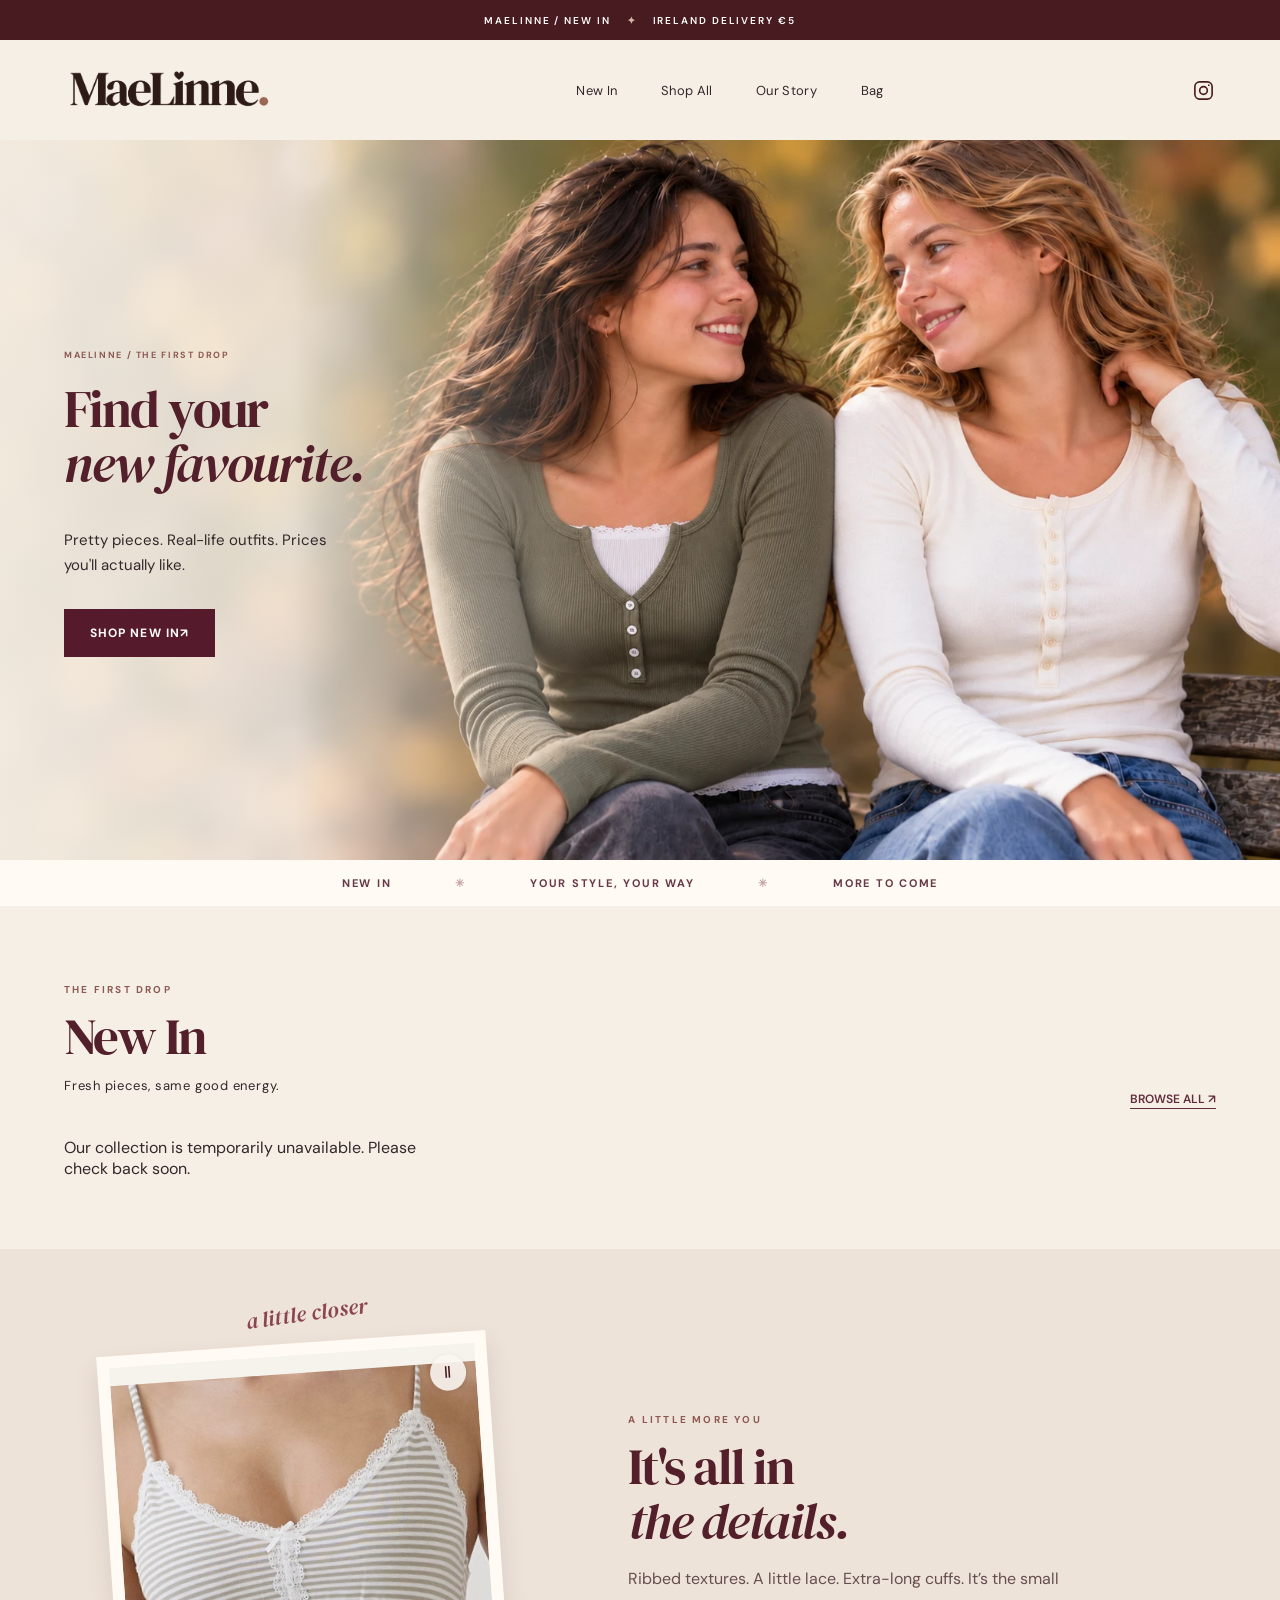
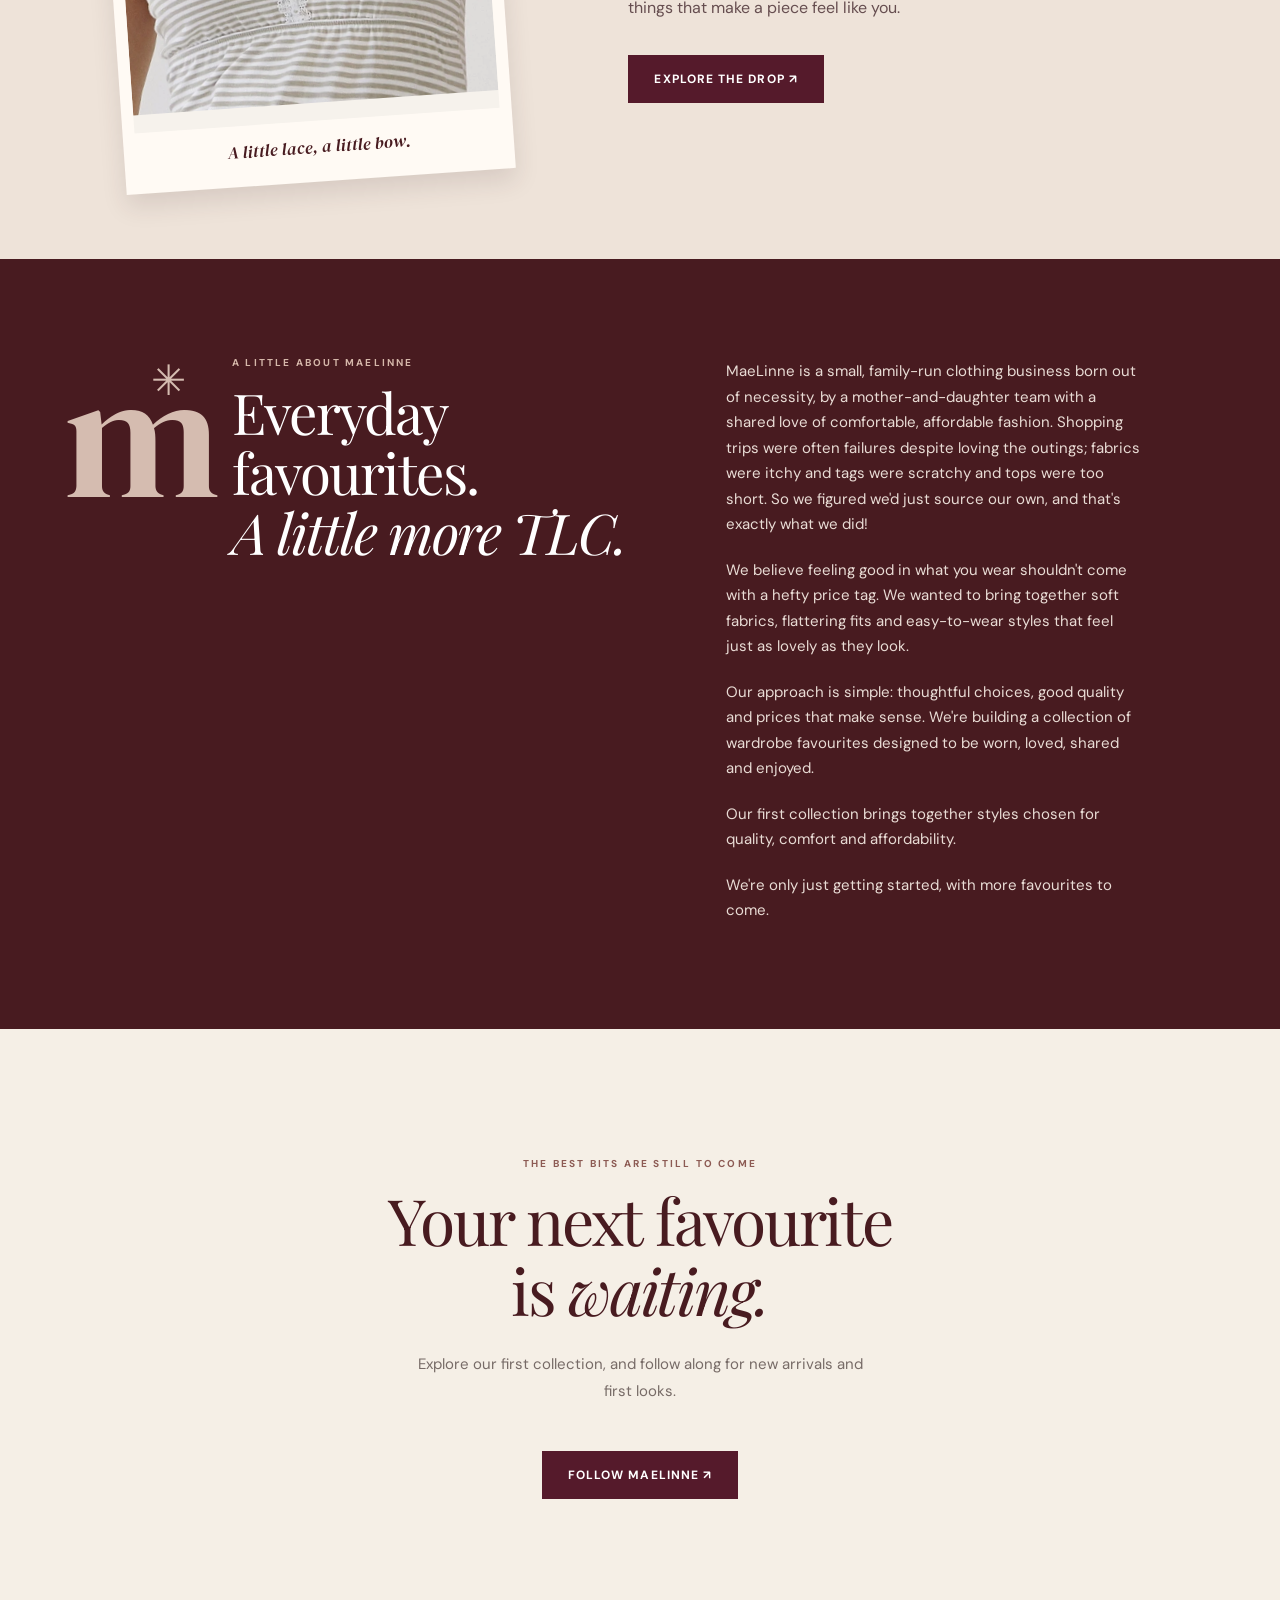
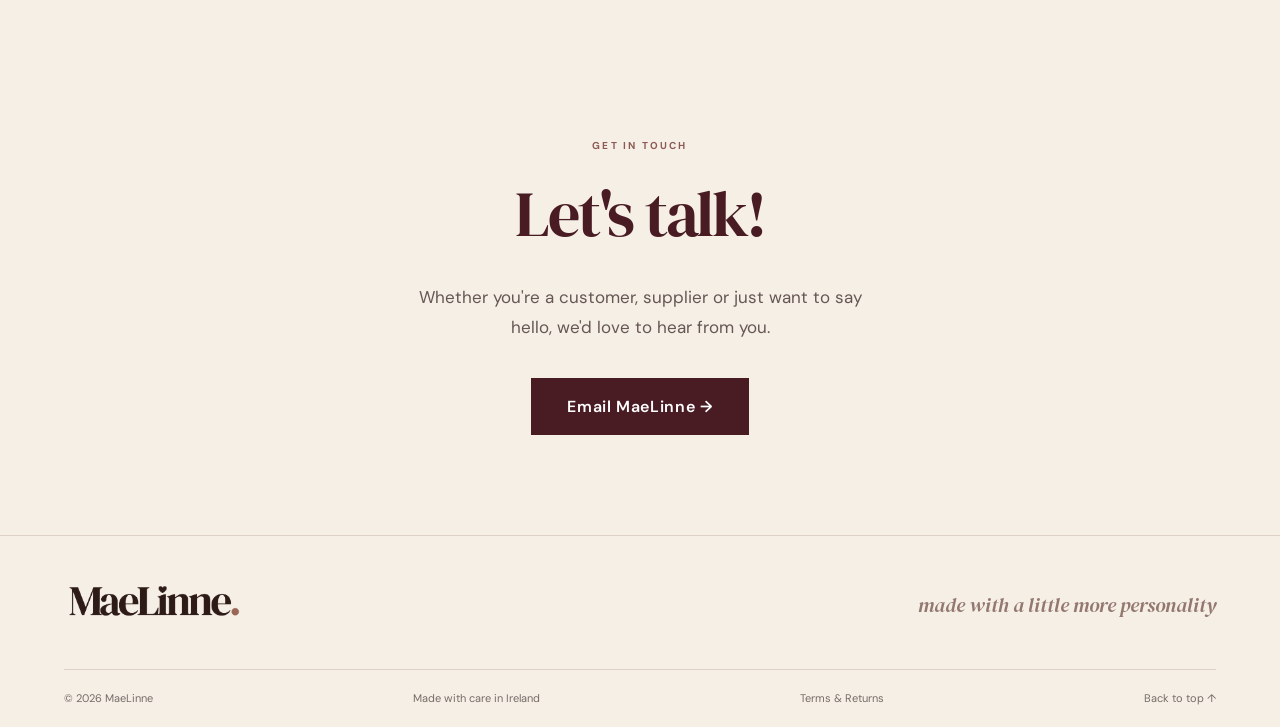
==== index.html @ bb272d39 "Publish MaeLinne terms and statutory returns policy with storefront and pre-checkout links" ====
<!doctype html>
<html lang="en">
<head>
  <meta charset="utf-8">
  <meta name="viewport" content="width=device-width,initial-scale=1">
  <meta name="theme-color" content="#f5efe6">
  <meta name="description" content="MaeLinne — Y2K-inspired everyday favourites with a little more personality.">
  <title>MaeLinne — Find your new favourite</title>
  <link rel="stylesheet" href="/styles.css?v=details-20261022-2">
<link rel="stylesheet" href="/commerce.css?v=basket-quantity-20261021"></head>
<body>
  <a class="skip-link" href="#main">Skip to content</a>
  <div class="announcement"><span>MAELINNE / NEW IN</span><span class="announcement-dot">✦</span><span>IRELAND DELIVERY €5</span></div>
  <header class="site-header" id="top">
<a href="#top" class="wordmark" aria-label="MaeLinne home">
  <img src="maelinne-logo.png" alt="MaeLinne" style="display:block; width:210px; max-width:100%; height:auto;">
</a>    <nav class="desktop-nav" aria-label="Main navigation"><a href="/shop.html">New In</a><a href="/shop.html">Shop All</a><a href="#story">Our Story</a></nav>
    <div class="header-actions"><a class="action-link social" href="https://www.instagram.com/maelinnestore/" target="_blank" rel="noopener noreferrer" aria-label="MaeLinne Instagram"><svg viewBox="0 0 24 24" aria-hidden="true"><rect x="3" y="3" width="18" height="18" rx="5"/><circle cx="12" cy="12" r="4"/><circle cx="17.5" cy="6.5" r=".9" fill="currentColor" stroke="none"/></svg></a><button type="button" class="menu-toggle" aria-label="Open menu" aria-expanded="false" aria-controls="mobile-nav"><span></span><span></span></button></div>
    <nav id="mobile-nav" class="mobile-nav" aria-label="Mobile navigation" hidden><a href="/shop.html">New In</a><a href="/shop.html">Shop All</a><a href="#story">Our Story</a></nav>
  </header>
  <main id="main">
    <section class="autumn-hero" aria-labelledby="hero-title">
      <img class="autumn-hero-image" src="/assets/maelinne-autumn-hero-v6.webp" alt="Two friends wearing olive and ivory Henley tops, sitting together against a softly blurred autumn backdrop" fetchpriority="high" width="1672" height="941">
      <div class="editorial-copy autumn-hero-copy"><p class="eyebrow">MAELINNE / THE FIRST DROP</p><h1 id="hero-title">Find your<br><em>new favourite.</em></h1><p>Pretty pieces. Real-life outfits. Prices you'll actually like.</p><a class="editorial-cta" href="/shop.html">SHOP NEW IN <span aria-hidden="true">↗</span></a></div>
    </section>
    <div class="editorial-strip"><span>NEW IN</span><span aria-hidden="true">✳</span><span>YOUR STYLE, YOUR WAY</span><span aria-hidden="true">✳</span><span>MORE TO COME</span></div>
    <section class="editorial-products section-wrap" id="collection" aria-labelledby="collection-title">
      <div class="editorial-section-head"><div><p class="eyebrow">THE FIRST DROP</p><h2 id="collection-title">New In</h2><p>Fresh pieces, same good energy.</p></div><a href="/shop.html">BROWSE ALL ↗</a></div>
      <div class="editorial-product-grid" id="home-real-products" aria-live="polite"><p class="catalogue-message">Loading the collection…</p></div>
    </section>
    <section class="editorial-feature section-wrap" id="shop" aria-labelledby="feature-title">
      <div class="feature-scrapbook"><span class="scribble">a little closer</span>
        <div class="detail-gallery" role="region" aria-roledescription="carousel" aria-label="Clothing details">
          <figure class="feature-polaroid detail-polaroid">
            <div class="detail-gallery-window"><img id="feature-detail-image" src="/assets/details/lace-cami.webp" alt="White lace edging, a small bow and fine stripes on the Bobbie cami" loading="lazy" width="750" height="678"></div>
            <figcaption id="detail-caption">A little lace, a little bow.</figcaption>
            <button type="button" id="detail-pause" class="detail-gallery-pause" aria-label="Pause detail slideshow" title="Pause slideshow"><span aria-hidden="true">Ⅱ</span></button>
          </figure>

        </div>
      </div>
      <div class="feature-words"><p class="eyebrow">A LITTLE MORE YOU</p><h2 id="feature-title">It's all in<br><em>the details.</em></h2><p>Ribbed textures. A little lace. Extra-long cuffs. It’s the small things that make a piece feel like you.</p><a class="editorial-cta" href="/shop.html">EXPLORE THE DROP ↗</a></div>
    </section>
    
<section class="story-band" id="story" aria-labelledby="story-title">
  <div class="story-inner">
    <div class="story-symbol" aria-hidden="true">m<span>✳</span></div>

    <div>
      <p class="eyebrow">A LITTLE ABOUT MAELINNE</p>
      <h2 id="story-title">Everyday favourites.<br><em>A little more TLC.</em></h2>
    </div>

    <div class="story-copy">
      <p>MaeLinne is a small, family-run clothing business born out of necessity, by a mother-and-daughter team with a shared love of comfortable, affordable fashion. Shopping trips were often failures despite loving the outings; fabrics were itchy and tags were scratchy and tops were too short. So we figured we'd just source our own, and that's exactly what we did!</p>

      
      <p>We believe feeling good in what you wear shouldn't come with a hefty price tag. We wanted to bring together soft fabrics, flattering fits and easy-to-wear styles that feel just as lovely as they look.</p>

    
      <p>Our approach is simple: thoughtful choices, good quality and prices that make sense. We're building a collection of wardrobe favourites designed to be worn, loved, shared and enjoyed.</p>

      <p>Our first collection brings together styles chosen for quality, comfort and affordability.</p>

      <p>We're only just getting started, with more favourites to come.</p>
    </div>
  </div>
</section>

    <section class="join section-wrap" id="join" aria-labelledby="join-title"><p class="eyebrow">THE BEST BITS ARE STILL TO COME</p><h2 id="join-title">Your next favourite<br>is <em>waiting.</em></h2><p>Explore our first collection, and follow along for new arrivals and first looks.</p><a class="editorial-cta" href="https://www.instagram.com/maelinnestore/" target="_blank" rel="noopener noreferrer">FOLLOW MAELINNE ↗</a></section>
 
<section id="contact" class="contact-section">
  <p class="eyebrow">GET IN TOUCH</p>
  <h2>Let's talk!</h2>
  <p>
    Whether you're a customer, supplier or just want
    to say hello, we'd love to hear from you.
  </p>
  <a class="contact-button"
     href="mailto:maelinnestore@gmail.com?subject=MaeLinne%20Enquiry">
    Email MaeLinne &rarr;
  </a>
</section>

  </main>
  <footer class="footer"><div class="footer-top"><a class="wordmark" href="#top"><img src="/maelinne-logo.png" alt="MaeLinne" style="width:180px;max-width:100%;height:auto"></a><p>made with a little more personality</p></div><div class="footer-bottom"><span>© <span id="year"></span> MaeLinne</span><span>Made with care in Ireland</span><a href="/terms.html">Terms &amp; Returns</a><a href="#top">Back to top ↑</a></div></footer>
  <script src="/script.js?v=details-20261022-2" defer></script>
<script src="/commerce.js?v=basket-quantity-20261021" defer></script></body>
</html>
---- styles.css ----
@import url('https://fonts.googleapis.com/css2?family=DM+Sans:wght@400;500;600;700&family=DM+Serif+Display:ital@0;1&family=Playfair+Display:ital,wght@0,400;0,500;1,400;1,500&display=swap');
:root{--cream:#f5efe6;--cream-deep:#ebe0d2;--paper:#fbf8f3;--burgundy:#481b20;--ink:#34272a;--muted:#776b67;--line:#dfd3c7}
*{box-sizing:border-box}html{scroll-behavior:smooth}body{margin:0;background:var(--cream);color:var(--ink);font-family:'DM Sans',Arial,sans-serif;-webkit-font-smoothing:antialiased}button,a{font:inherit}a{color:inherit;text-decoration:none}a:focus-visible,button:focus-visible{outline:3px solid #bc876e;outline-offset:4px}.skip-link{position:absolute;top:-70px;left:10px;z-index:50;background:white;padding:10px}.skip-link:focus{top:10px}.announcement{background:var(--burgundy);color:#fff;min-height:40px;display:flex;justify-content:center;gap:16px;align-items:center;font-size:10px;letter-spacing:.19em;font-weight:600}.announcement a{text-decoration:underline;text-underline-offset:4px}.announcement-dot{color:#d6b6aa}.site-header{position:relative;z-index:2;height:100px;display:flex;align-items:center;justify-content:space-between;gap:20px;padding:0 clamp(24px,5vw,100px);background:var(--cream)}.wordmark{font:normal clamp(40px,4.3vw,63px)/1 'DM Serif Display',Georgia,serif;letter-spacing:-.055em;white-space:nowrap}.wordmark-dot{color:#a67c6a}.desktop-nav{display:flex;gap:clamp(28px,3.4vw,60px);align-items:center;font-size:13px;letter-spacing:.025em}.desktop-nav a:hover,.footer a:hover{color:#a16759}.header-actions{min-width:180px;display:flex;justify-content:flex-end}.header-note{font:italic 17px 'DM Serif Display',Georgia,serif;color:#84665e}.menu-toggle{display:none}.hero{isolation:isolate;position:relative;min-height:clamp(480px,37vw,680px);overflow:hidden;display:flex;align-items:center;background:#e7dace}.hero-image{position:absolute;z-index:-2;inset:0;width:100%;height:100%;object-fit:cover;object-position:center}.hero-shade{position:absolute;z-index:-1;inset:0;background:linear-gradient(90deg,rgba(245,239,230,.28) 0%,rgba(245,239,230,.08) 39%,transparent 65%)}.hero-content{width:min(46%,650px);margin-left:clamp(32px,6.6vw,128px);padding:46px 0 65px}.eyebrow{font-weight:700;font-size:10px;letter-spacing:.22em;line-height:1.8;text-transform:uppercase;color:#8c5a53}.hero h1,h2{font-family:'Playfair Display','DM Serif Display',Georgia,serif;font-weight:400;letter-spacing:-.035em}.hero h1{font-size:clamp(46px,5.3vw,93px);line-height:1.06;margin:24px 0;color:var(--burgundy)}h1 em,h2 em{font-weight:400}.hero-lead{font-size:clamp(15px,1.25vw,19px);line-height:1.6;max-width:365px;color:#543e3b;margin:0 0 32px}.button{display:inline-flex;align-items:center;justify-content:space-between;min-width:224px;padding:18px 22px;font-size:12px;font-weight:700;letter-spacing:.04em;transition:transform .2s,background .2s}.button:hover{transform:translateY(-2px)}.button-dark{background:var(--burgundy);color:#fff}.button-dark:hover{background:#64272d}.button span{font-size:17px}.hero-side-note{position:absolute;bottom:26px;right:4.5vw;color:#fff;font:italic 16px 'DM Serif Display',Georgia,serif;text-shadow:0 1px 8px #4436}.values-line{padding:21px 24px;border-bottom:1px solid var(--line);display:flex;justify-content:center;align-items:center;gap:clamp(17px,4vw,80px);font-size:11px;text-transform:uppercase;letter-spacing:.14em;color:#7b645e}.values-line span:nth-child(even){font-size:16px;color:#a77f73}.section-wrap{max-width:1490px;margin:auto;padding-left:clamp(24px,5vw,78px);padding-right:clamp(24px,5vw,78px)}.collection{padding-top:102px;padding-bottom:98px}.section-head{display:flex;align-items:end;justify-content:space-between;gap:20px;margin-bottom:35px}.section-head h2{font-size:clamp(43px,4.2vw,68px);line-height:1.05;margin:10px 0 0;color:var(--burgundy)}.section-head>p{color:var(--muted);font-size:14px;max-width:230px;line-height:1.6;margin:0 0 6px}.collection-grid{display:grid;grid-template-columns:repeat(3,minmax(0,1fr));gap:28px}.product-image-wrap,.coming-visual{aspect-ratio:4/4.6;position:relative;overflow:hidden;background:#eee3d8}.product-image-wrap img{display:block;width:100%;height:100%;object-fit:cover;transition:transform .5s}.product-card:hover img{transform:scale(1.025)}.chip{position:absolute;top:19px;left:19px;background:rgba(250,246,240,.92);padding:8px 11px;font-size:10px;font-weight:700;letter-spacing:.08em;text-transform:uppercase}.product-meta{padding:20px 2px}.product-meta h3{font:normal 23px 'DM Serif Display',Georgia,serif;margin:0 0 8px}.product-meta p{font-size:13px;color:var(--muted);margin:0}.coming-visual{display:flex;align-items:center;justify-content:center;flex-direction:column;background:radial-gradient(circle at 70% 25%,#f6e9d9,transparent 52%),#e4d4c4;color:var(--burgundy)}.flower-mark{font-size:70px;color:#a98071;font-weight:400;line-height:1}.coming-script{font:italic clamp(34px,3.2vw,58px)/1.12 'DM Serif Display',Georgia,serif;text-align:center;margin:20px 0}.coming-small{font-size:10px;letter-spacing:.25em;font-weight:700;margin-top:24px}.preview-disclaimer{max-width:780px;margin:22px auto 0;color:#806f69;text-align:center;font-size:11px;line-height:1.7}.story-band{background:var(--burgundy);color:#fff}.story-inner{max-width:1480px;margin:auto;min-height:380px;padding:74px clamp(24px,5vw,78px);display:grid;grid-template-columns:.55fr 1.2fr 1.1fr;align-items:center;gap:60px}.story-symbol{font:normal 180px/1 'DM Serif Display',Georgia,serif;letter-spacing:-.1em;color:#d5bcb0;position:relative}.story-symbol span{font:normal 42px Arial;position:absolute;top:12px;right:16px}.story-band .eyebrow{color:#d6b8aa}.story-band h2{font-size:clamp(42px,4.4vw,67px);line-height:1.06;margin:10px 0}.story-copy{font-size:15px;line-height:1.85;color:#e9dcd5;max-width:415px}.story-copy p+p{margin-top:18px}.join{text-align:center;padding-top:116px;padding-bottom:128px}.join h2{color:var(--burgundy);font-size:clamp(46px,5vw,78px);line-height:1.1;margin:12px 0 25px}.join>p:not(.eyebrow){max-width:450px;font-size:15px;color:var(--muted);line-height:1.8;margin:0 auto 30px}.coming-pill{display:inline-flex;align-items:center;gap:35px;color:var(--burgundy);border:1px solid #ad8b82;border-radius:60px;padding:16px 25px;letter-spacing:.15em;font-size:11px;font-weight:700}.footer{border-top:1px solid var(--line);padding:35px clamp(24px,5vw,100px) 22px}.footer-top,.footer-bottom{display:flex;justify-content:space-between;gap:25px;align-items:center}.footer-top .wordmark{font-size:43px}.footer-top p{font:italic 20px 'DM Serif Display',Georgia,serif;color:#94786f}.footer-bottom{border-top:1px solid var(--line);margin-top:30px;padding-top:21px;font-size:11px;color:var(--muted)}
@media(max-width:980px){.header-note{display:none}.header-actions{min-width:0}.hero-content{width:53%}.hero h1{font-size:clamp(42px,6vw,72px)}.hero-image{object-position:52% center}.story-inner{gap:30px;grid-template-columns:.25fr 1fr 1fr}.story-symbol{font-size:95px}.story-symbol span{font-size:23px}}
@media(max-width:700px){.announcement{font-size:9px;gap:9px}.site-header{height:76px;padding:0 22px}.wordmark{font-size:45px}.desktop-nav{display:none}.menu-toggle{display:flex;border:0;background:transparent;width:44px;height:44px;flex-direction:column;gap:7px;align-items:center;justify-content:center;cursor:pointer}.menu-toggle span{height:2px;width:23px;background:var(--burgundy)}.mobile-nav{position:absolute;top:76px;left:0;right:0;background:var(--cream);border-top:1px solid var(--line);padding:10px 25px 25px;box-shadow:0 15px 20px #3b2d2d15}.mobile-nav:not([hidden]){display:grid}.mobile-nav a{padding:13px 0;border-bottom:1px solid var(--line)}.hero{display:block;min-height:660px;background:var(--cream)}.hero-image{height:360px;top:auto;bottom:0;object-position:72% center;z-index:-1}.hero-shade{display:none}.hero-content{width:auto;margin:0;padding:34px 25px 15px;min-height:310px}.hero h1{font-size:clamp(48px,11vw,69px);margin:9px 0 14px}.hero-lead{font-size:14px;line-height:1.5;margin-bottom:18px;max-width:300px}.hero .eyebrow{font-size:9px}.button{min-width:210px;padding:15px 20px}.hero-side-note{display:none}.values-line{padding:19px 12px;gap:12px;flex-wrap:wrap;font-size:9px;line-height:1.7}.values-line span:nth-child(4),.values-line span:nth-child(5){display:none}.collection{padding-top:65px;padding-bottom:60px}.section-head{display:block;margin-bottom:25px}.section-head>p{margin-top:16px;max-width:280px}.collection-grid{grid-template-columns:repeat(2,minmax(0,1fr));gap:15px}.product-card:nth-child(3){grid-column:1/-1}.product-card:nth-child(3) .coming-visual{aspect-ratio:2/1.2}.product-image-wrap{aspect-ratio:4/5}.product-meta h3{font-size:19px}.product-meta p{font-size:12px;line-height:1.5}.chip{top:10px;left:10px;font-size:9px;padding:6px 8px}.story-inner{padding:66px 25px;grid-template-columns:1fr;gap:16px}.story-symbol{display:none}.story-band h2{font-size:58px}.story-copy{font-size:14px}.join{padding-top:80px;padding-bottom:92px}.join h2{font-size:55px}.footer{padding:25px}.footer-top{display:block}.footer-top p{font-size:17px;margin-top:18px}.footer-bottom{flex-wrap:wrap;gap:15px}.footer-bottom span:nth-child(2){display:none}}
@media(prefers-reduced-motion:reduce){html{scroll-behavior:auto}*,*:before,*:after{transition:none!important}}

/* Updated storefront and interactive preview */
.header-actions{min-width:0;align-items:center;gap:16px}.action-link{display:inline-flex;align-items:center;gap:7px;color:var(--burgundy);border:0;background:none;padding:8px 0;cursor:pointer;white-space:nowrap;font-size:12px}.action-link svg{width:23px;height:23px;fill:none;stroke:currentColor;stroke-width:1.7;stroke-linecap:round;stroke-linejoin:round}.action-link:hover,.view-link:hover{color:#a16759}.count{background:var(--burgundy);color:white;min-width:17px;min-height:17px;border-radius:50%;display:grid;place-items:center;font-size:10px}.count[hidden]{display:none}.hero-side-note{display:none}.section-head>p{display:none}.shop-section{padding-top:35px;padding-bottom:88px}.shop-note{font-size:12px;color:var(--muted);line-height:1.6;margin:-8px 0 24px}.shop-grid{display:grid;grid-template-columns:repeat(3,minmax(0,1fr));gap:28px}.shop-photo{position:relative;aspect-ratio:1/1.05;overflow:hidden;background:#eee0d3}.shop-photo img{width:100%;height:100%;object-fit:cover;display:block}.heart{position:absolute;right:14px;top:14px;font-size:29px;line-height:1;border:none;background:#fbf8f3ee;color:var(--burgundy);width:41px;height:41px;cursor:pointer;border-radius:50%}.heart[aria-pressed=true]{background:var(--burgundy);color:white}.shop-info{padding:17px 1px}.shop-info h3{font:normal 23px 'DM Serif Display',Georgia,serif;margin:0 0 7px}.price{display:block;font-size:15px;margin-bottom:13px}.shop-actions{display:flex;justify-content:space-between;gap:10px;flex-wrap:wrap}.view-link,.bag-button{background:none;border:0;padding:8px 0;cursor:pointer;font-size:13px;color:var(--burgundy);text-decoration:underline;text-underline-offset:5px}.bag-button{font-weight:600;text-decoration:none}.favourites-section{padding-top:40px;padding-bottom:75px;border-top:1px solid var(--line)}.favourites-section .section-head{margin-bottom:15px}.saved-list{font-size:14px;color:var(--muted);min-height:30px}.saved-list a{display:inline-block;margin:7px 15px 7px 0;text-decoration:underline;text-underline-offset:4px;color:var(--burgundy)}.store-dialog{border:1px solid var(--line);background:var(--paper);color:var(--ink);padding:32px;width:min(92vw,590px);max-height:85vh;box-shadow:0 22px 80px #26151555}.store-dialog::backdrop{background:#26151599}.store-dialog h2{font-size:39px;color:var(--burgundy);margin:10px 0 18px}.close-dialog{position:absolute;top:10px;right:14px;background:none;border:0;font-size:31px;cursor:pointer;color:var(--burgundy)}.detail-layout{display:grid;grid-template-columns:42% 1fr;gap:24px;align-items:start}.detail-layout img{width:100%;height:230px;object-fit:cover}.detail-layout p{line-height:1.6}.demo-notice{font-size:12px;color:var(--muted);line-height:1.7;background:var(--cream);padding:12px}.cart-row{display:flex;gap:14px;justify-content:space-between;border-bottom:1px solid var(--line);padding:13px 0;align-items:center}.cart-row button{background:none;border:0;text-decoration:underline;color:var(--burgundy);cursor:pointer}.cart-total{font-size:20px;text-align:right;margin-top:19px}.checkout{margin-top:10px}.checkout:disabled{opacity:.5;cursor:not-allowed}.social{min-width:24px}.footer-top p{white-space:normal;text-align:right}
@media(max-width:1050px){.action-text{display:none}.header-actions{gap:11px}.desktop-nav{gap:15px}}
@media(max-width:700px){.header-actions{margin-left:auto;margin-right:8px;gap:8px}.action-link{padding:5px}.action-link svg{width:20px;height:20px}.social{display:none}.shop-grid{grid-template-columns:repeat(2,minmax(0,1fr));gap:15px}.shop-card:nth-child(3){grid-column:1/-1;max-width:calc(50% - 8px)}.shop-info h3{font-size:18px}.view-link,.bag-button{font-size:12px}.shop-actions{display:block}.shop-actions button{display:block}.detail-layout{grid-template-columns:1fr}.detail-layout img{height:190px}.footer-top p{text-align:left}}
@media(max-width:390px){.wordmark{font-size:37px}.shop-card:nth-child(3){max-width:100%}} 
/* MaeLinne - About Us layout improvements */

@media (min-width: 900px) {
  .story-inner {
    align-items: start;
    grid-template-columns: 120px minmax(0, 1fr) minmax(0, 1.1fr);
    gap: 48px;
    padding-top: 85px;
    padding-bottom: 85px;
  }

  .story-inner > div:nth-child(2) {
    padding-top: 0;
  }}

  .story-copy {
    padding-top: 0;
  }

  .story-copy p {
    margin-bottom: 20px;
    line-height: 1.7;
  }


/* MaeLinne Contact Section */

.contact-section {
  background: #f5efe6;
  text-align: center;
  padding: 100px 24px;
}

.contact-section h2 {
  font-family: 'DM Serif Display', Georgia, serif;
  font-size: clamp(48px, 5vw, 76px);
  font-weight: 400;
  color: #491c24;
  margin: 15px 0 25px;
}

.contact-section > p:not(.eyebrow) {
  max-width: 480px;
  margin: 0 auto 35px;
  font-size: 17px;
  line-height: 1.8;
  color: #665654;
}

.contact-button {
  display: inline-block;
  padding: 18px 36px;
  background: #491c24;
  color: #fff;
  text-decoration: none;
  font-weight: 600;
  letter-spacing: 0.04em;
  transition: background 0.2s ease;
}

.contact-button:hover {
  background: #713740;
}

.contact-button:focus-visible {
  outline: 3px solid #a87871;
  outline-offset: 4px;
}


/* MaeLinne first-drop editorial layout: retains original wordmark */
.editorial-hero{display:grid;grid-template-columns:42% minmax(0,1fr) 19%;background:#efe5da;min-height:490px;overflow:hidden;position:relative}.editorial-image{position:relative;min-height:490px;overflow:hidden}.editorial-image img{height:100%;width:100%;position:absolute;object-fit:cover}.editorial-image:after{content:"";position:absolute;inset:0;background:linear-gradient(90deg,transparent 50%,#efe5da 100%)}.scribble{font:italic 1.35rem "DM Serif Display",Georgia,serif;color:#8b4552;transform:rotate(-8deg);display:inline-block}.hero-scribble{position:absolute;bottom:35px;left:30px;z-index:1;color:#fff;font-size:1.55rem;text-shadow:0 1px 8px #40252a}.editorial-copy{padding:70px 12px 50px 4%;display:flex;flex-direction:column;justify-content:center;align-items:flex-start;position:relative;z-index:1}.editorial-copy h1{font:normal clamp(3rem,5.3vw,6rem)/.96 "DM Serif Display",Georgia,serif;color:#521f2b;letter-spacing:-.035em;margin:10px 0 22px}.editorial-copy h1 em{font-weight:400}.editorial-copy>p:not(.eyebrow){max-width:360px;line-height:1.7;color:#594348;font-size:15px}.editorial-cta{display:inline-flex;align-items:center;justify-content:center;background:#551a2b;color:white;padding:16px 26px;margin-top:16px;font-size:12px;font-weight:700;letter-spacing:.09em}.editorial-cta:hover{background:#73364b;color:white}.editorial-collage{display:flex;align-items:center;justify-content:center;position:relative;padding:32px 12px}.polaroid{transform:rotate(6deg);background:#fffaf3;box-shadow:0 9px 18px #432a3028;padding:10px 10px 22px;max-width:205px}.polaroid img{width:100%;aspect-ratio:3/4;object-fit:cover}.polaroid .scribble{font-size:16px;margin:12px 4px 0}.collage-mark{position:absolute;bottom:46px;left:10px;color:#a0606b;font-size:34px}.editorial-strip{background:#fffaf4;padding:16px;display:flex;flex-wrap:wrap;gap:clamp(15px,5vw,95px);justify-content:center;align-items:center;font-size:11px;font-weight:700;letter-spacing:.16em;color:#673846}.editorial-strip [aria-hidden]{color:#c6a2a3}.editorial-products{padding-top:65px;padding-bottom:70px}.editorial-section-head{display:flex;align-items:end;justify-content:space-between;gap:20px;margin-bottom:30px}.editorial-section-head h2,.feature-words h2{font:normal clamp(2.8rem,4vw,4rem) "DM Serif Display",Georgia,serif;line-height:1.08;color:#521f2b;margin:5px 0}.editorial-section-head h2 span{font-size:.65em}.editorial-section-head p:not(.eyebrow){font-size:13px;letter-spacing:.06em}.editorial-section-head>a{font-size:12px;text-decoration:underline;text-underline-offset:5px;font-weight:600;white-space:nowrap;color:#612c3b}.editorial-product-grid{display:grid;grid-template-columns:repeat(5,minmax(0,1fr));gap:16px}.editorial-product-card img{display:block;width:100%;aspect-ratio:3/4;object-fit:cover;background:#e5d5ce}.editorial-product-card h3{font-size:15px;font-weight:600;margin:12px 0 4px}.editorial-product-card p{margin:0;font-size:14px;color:#613c43}.editorial-product-card a:hover img{filter:brightness(.96)}.editorial-feature{display:grid;grid-template-columns:42% 1fr;gap:7%;align-items:center;background:#eee3d9;padding-top:50px;padding-bottom:55px}.feature-scrapbook{text-align:center}.feature-polaroid{background:#fffaf4;padding:12px 12px 35px;box-shadow:0 12px 25px #432a3020;transform:rotate(-4deg);max-width:360px;margin:15px auto}.feature-polaroid img{width:100%;aspect-ratio:4/3;object-fit:cover;display:block}.feature-words{padding-right:25px}.feature-words p:not(.eyebrow){max-width:440px;line-height:1.8;color:#664e50}.catalogue-message{grid-column:1/-1;padding:40px;text-align:center}
@media(max-width:900px){.editorial-hero{grid-template-columns:45% 55%}.editorial-collage{display:none}.editorial-product-grid{grid-template-columns:repeat(3,minmax(0,1fr))}}@media(max-width:650px){.editorial-hero{display:flex;flex-direction:column;background:#eee1d7}.editorial-image{height:340px;min-height:340px}.editorial-image:after{background:linear-gradient(0deg,#eee1d7,transparent 48%)}.editorial-copy{padding:0 25px 45px;margin-top:-35px}.editorial-copy h1{font-size:clamp(2.75rem,11vw,4.3rem)}.editorial-strip{gap:12px;font-size:9px}.editorial-products{padding-top:40px;padding-bottom:45px}.editorial-product-grid{grid-template-columns:repeat(2,minmax(0,1fr));gap:24px 13px}.editorial-section-head h2{font-size:2.7rem}.editorial-section-head{gap:8px}.editorial-section-head>a{font-size:11px}.editorial-feature{grid-template-columns:1fr;padding:40px 24px}.feature-words{padding:15px 0}.hero-scribble{bottom:65px}.editorial-product-card h3{font-size:13px}.editorial-product-card p{font-size:13px}}

/* First-drop photography and product cards. */
.editorial-hero{grid-template-columns:minmax(0,42fr) minmax(0,39fr) minmax(0,19fr);min-height:580px;background:#e9ded2}
.editorial-image{min-height:580px;background:#d8cec5}
.editorial-image>img{inset:0;object-position:50% 30%}
.editorial-image:after{background:linear-gradient(90deg,transparent 76%,#e9ded2 100%);pointer-events:none}
.editorial-copy{min-width:0;align-self:center;padding:55px 18px 55px 7%}
.editorial-copy h1{font-size:clamp(3rem,5.25vw,6rem)}
.hero-scribble{max-width:210px;bottom:90px;left:30px;font-size:1.6rem;line-height:1.1}
.hero-product-link{position:absolute;z-index:1;bottom:24px;left:24px;right:24px;width:fit-content;max-width:calc(100% - 48px);padding:12px 16px;background:var(--paper);color:var(--burgundy);font-size:11px;line-height:1.5;box-shadow:0 4px 18px #34272a15}
.editorial-collage{min-width:0;padding:35px 20px 35px 4px}
.polaroid{width:100%;max-width:215px;padding:10px 10px 20px;transform:rotate(5deg)}
.polaroid img{display:block;max-width:100%}
.detail-window{aspect-ratio:3/4;overflow:hidden;background:#d8cec5}
.detail-window img{height:100%;width:100%;object-fit:cover}
.detail-window .detail-crop{transform:scale(1.9);transform-origin:50% 43%}
.editorial-product-grid{grid-template-columns:repeat(3,minmax(0,1fr));gap:32px 24px}
.editorial-card-photo{position:relative;overflow:hidden;background:#e5d5ce;aspect-ratio:3/4}
.editorial-product-card img{height:100%;aspect-ratio:auto;object-position:50% 25%;transition:transform .35s}
.editorial-product-card h3{font:normal 22px/1.2 'DM Serif Display',Georgia,serif;margin:16px 0 7px}
.editorial-product-card p{font-size:14px;line-height:1.5}
.editorial-product-card .card-material{font-size:11px;color:var(--muted);margin-top:6px}
.card-view{position:absolute;bottom:12px;left:12px;right:12px;padding:11px;background:var(--paper);font-size:10px;letter-spacing:.07em;color:var(--burgundy);text-align:center}
.editorial-product-card a:hover img{transform:scale(1.025);filter:none}
.editorial-product-card a:focus-visible{display:block}
.feature-polaroid{max-width:390px;overflow:hidden}
.feature-polaroid img.detail-crop{aspect-ratio:4/3;object-position:50% 67%}
.featured-material{border-top:1px solid #cab8aa;padding-top:16px;font-size:13px}
[hidden]{display:none!important}
@media(min-width:1200px){.editorial-product-grid{grid-template-columns:repeat(3,minmax(0,1fr))}}
@media(max-width:900px){.editorial-hero{grid-template-columns:minmax(0,48fr) minmax(0,52fr)}.editorial-collage{display:none}.editorial-copy{padding:45px 25px}.editorial-image,.editorial-hero{min-height:540px}.editorial-copy h1{font-size:clamp(2.8rem,6vw,4.5rem)}}
@media(max-width:650px){.editorial-hero{display:grid;grid-template-columns:1fr;background:#e9ded2;min-height:0}.editorial-image{height:470px;min-height:0}.editorial-image>img{object-position:50% 22%}.editorial-image:after{background:linear-gradient(0deg,#e9ded2,transparent 18%)}.editorial-copy{align-self:stretch;margin:0;padding:28px 24px 42px}.editorial-copy h1{font-size:clamp(2.8rem,11vw,4.3rem);margin-top:6px}.hero-scribble{bottom:95px;left:24px;font-size:1.45rem;max-width:180px}.hero-product-link{bottom:28px;left:20px;max-width:calc(100% - 40px)}.editorial-product-grid{grid-template-columns:repeat(2,minmax(0,1fr));gap:24px 14px}.editorial-product-card h3{font-size:18px}.card-view{font-size:9px;padding:9px 5px;left:7px;right:7px;bottom:7px}.feature-words h2{font-size:3rem}.polaroid{transform:rotate(3deg)}}
@media(prefers-reduced-motion:reduce){.editorial-product-card a:hover img{transform:none}}

/* Autumn campaign hero */
.autumn-hero{position:relative;isolation:isolate;overflow:hidden;display:flex;align-items:center;min-height:clamp(530px,56.25vw,780px);background:#d3c0a2}
.autumn-hero-image{position:absolute;inset:0;width:100%;height:100%;object-fit:cover;object-position:70% center;z-index:-2}
.autumn-hero::before{content:"";position:absolute;inset:0;z-index:-1;background:linear-gradient(90deg,rgba(245,239,230,.94) 0%,rgba(245,239,230,.83) 23%,rgba(245,239,230,.3) 36%,transparent 48%);pointer-events:none}
.autumn-hero-copy{width:37%;padding:45px 0 50px clamp(24px,5vw,100px);margin:0;align-self:center}
.autumn-hero-copy h1{font-size:clamp(2.5rem,4.1vw,4.8rem);line-height:1.04}
.autumn-hero-copy>p:not(.eyebrow){max-width:290px;color:var(--ink);font-size:15px;line-height:1.65}
.autumn-hero-copy .eyebrow{font-size:9px;letter-spacing:.18em}
@media(max-width:760px){
  .autumn-hero{display:flex;flex-direction:column;align-items:stretch;min-height:0;background:var(--cream)}
  .autumn-hero-image{position:relative;inset:auto;z-index:auto;display:block;width:100%;height:clamp(280px,65vw,460px);object-position:90% center}
  .autumn-hero::before{display:none}
  .autumn-hero-copy{width:100%;padding:28px 24px 36px;align-self:stretch}
  .autumn-hero-copy h1{font-size:clamp(2.7rem,8vw,3.8rem);margin:8px 0 16px}
  .autumn-hero-copy>p:not(.eyebrow){max-width:360px}
}

/* Fabric-detail gallery: retain each supplied photograph's full crop. */
.detail-gallery{max-width:430px;margin:0 auto}
.detail-polaroid{margin:15px auto 22px;padding:12px 12px 22px;max-width:390px}
.detail-gallery-window{aspect-ratio:1;display:grid;place-items:center;overflow:hidden;background:#f6f2ec}
.detail-gallery-window img{display:block;width:100%;height:100%;min-height:0;object-fit:contain;aspect-ratio:auto;transform:none}
.detail-polaroid figcaption{font:italic 17px/1.4 'DM Serif Display',Georgia,serif;color:var(--burgundy);padding:15px 4px 0;min-height:39px}
.detail-polaroid{position:relative}
.detail-gallery-pause{position:absolute;top:22px;right:22px;display:grid;place-items:center;width:36px;height:36px;padding:0;border:0;border-radius:50%;background:rgba(251,248,243,.88);color:var(--burgundy);cursor:pointer;box-shadow:0 1px 5px #34272a18}
.detail-gallery-pause span{font:16px/1 Arial,sans-serif}
.detail-gallery-pause:hover{background:var(--paper)}
@media(max-width:650px){.detail-gallery{width:100%;max-width:350px}.detail-polaroid{transform:rotate(-2deg)}}
---- commerce.css ----
.bag-link{display:inline-flex;align-items:center;gap:6px;white-space:nowrap}.purchase-form{display:grid;gap:12px;margin:20px 0}.purchase-form label{display:grid;gap:7px;font-size:14px}.purchase-form select,.purchase-form input,.promo-form input,.bag-quantity{font:inherit;padding:12px;border:1px solid #bda8a3;background:#fffaf4;min-width:0;width:100%}.purchase-form button,.bag-checkout,.promo-form button{font:inherit;background:#521f2b;color:#fffaf4;border:0;padding:14px 20px;cursor:pointer}.purchase-form button:disabled,.bag-checkout:disabled{opacity:.5;cursor:not-allowed}.purchase-form [role=status]{font-size:14px;line-height:1.6;min-height:1.6em}.delivery-note{font-size:13px;line-height:1.6;color:#73545a}.bag-wrap{max-width:1040px;margin:auto;padding:36px 24px 80px}.bag-wrap h1{font:normal clamp(2.5rem,6vw,4.5rem) Georgia,serif;color:#521f2b}.bag-layout{display:grid;grid-template-columns:minmax(0,1.5fr) minmax(260px,1fr);gap:40px}.bag-item{display:grid;grid-template-columns:85px minmax(0,1fr) 76px;gap:18px;border-top:1px solid #decfc3;padding:20px 0}.bag-item img{width:85px;height:112px;object-fit:cover;object-position:top}.bag-item h2{font:normal 21px Georgia,serif;margin:0 0 8px}.bag-item p{margin:6px 0;font-size:14px}.bag-remove{background:none;border:0;padding:0;color:#73545a;text-decoration:underline;font:inherit;cursor:pointer}.bag-item label{display:grid;gap:7px;font-size:12px;align-content:start}.bag-quantity{padding:8px}.bag-summary{align-self:start;background:#eee3da;padding:24px}.promo-form label{display:block;font-size:14px;margin-bottom:8px}.promo-controls{display:flex;gap:8px}.promo-form input{width:100%;text-transform:uppercase}.promo-form button{padding:12px}.bag-totals>div{display:flex;justify-content:space-between;gap:20px;margin:16px 0}.bag-totals dt,.bag-totals dd{margin:0}.bag-total{border-top:1px solid #c9b5ab;padding-top:16px;font-size:20px;font-weight:600}.bag-checkout{width:100%;margin-top:8px}.bag-message{line-height:1.6;min-height:1.6em;font-size:14px}.bag-message.error{color:#8b2020}.bag-test{padding:12px 16px;background:#f2dfbf;border:1px solid #bb8c4f;line-height:1.5}.bag-success{border:1px solid #71826b;padding:24px;background:#edf1e9}.bag-success h2{font:normal 26px Georgia,serif;margin-top:0}[hidden]{display:none!important}@media(max-width:700px){.bag-layout{grid-template-columns:1fr;gap:24px}.bag-wrap{padding:24px 16px 60px}.bag-item{grid-template-columns:65px minmax(0,1fr) 64px;gap:12px}.bag-item img{width:65px;height:90px}.bag-item h2{font-size:18px}.bag-summary{padding:20px}}

.bag-item h2{overflow-wrap:anywhere}.bag-totals dd{white-space:nowrap}.bag-header .wordmark{min-width:0}
@media(max-width:700px){.bag-header{height:auto;min-height:76px;gap:20px;padding:18px 16px;flex-wrap:wrap}.bag-header .wordmark{flex:0 1 150px}.bag-header .desktop-nav{display:flex;gap:18px;flex-wrap:wrap}.promo-controls{flex-wrap:wrap}.promo-controls input{flex:1 1 120px}.promo-controls button{flex:0 0 auto}}

.bag-item{grid-template-columns:85px minmax(0,1fr) 104px}.bag-stepper{display:grid;grid-template-columns:28px minmax(0,1fr) 28px;align-items:stretch}.bag-stepper button{font:inherit;font-size:20px;border:1px solid #bda8a3;color:#521f2b;background:#fffaf4;cursor:pointer;padding:4px}.bag-stepper .bag-quantity{text-align:center;padding:8px 2px;border-left:0;border-right:0}.bag-stepper button:disabled{opacity:.5;cursor:not-allowed}@media(max-width:700px){.bag-item{grid-template-columns:65px minmax(0,1fr) 96px}}
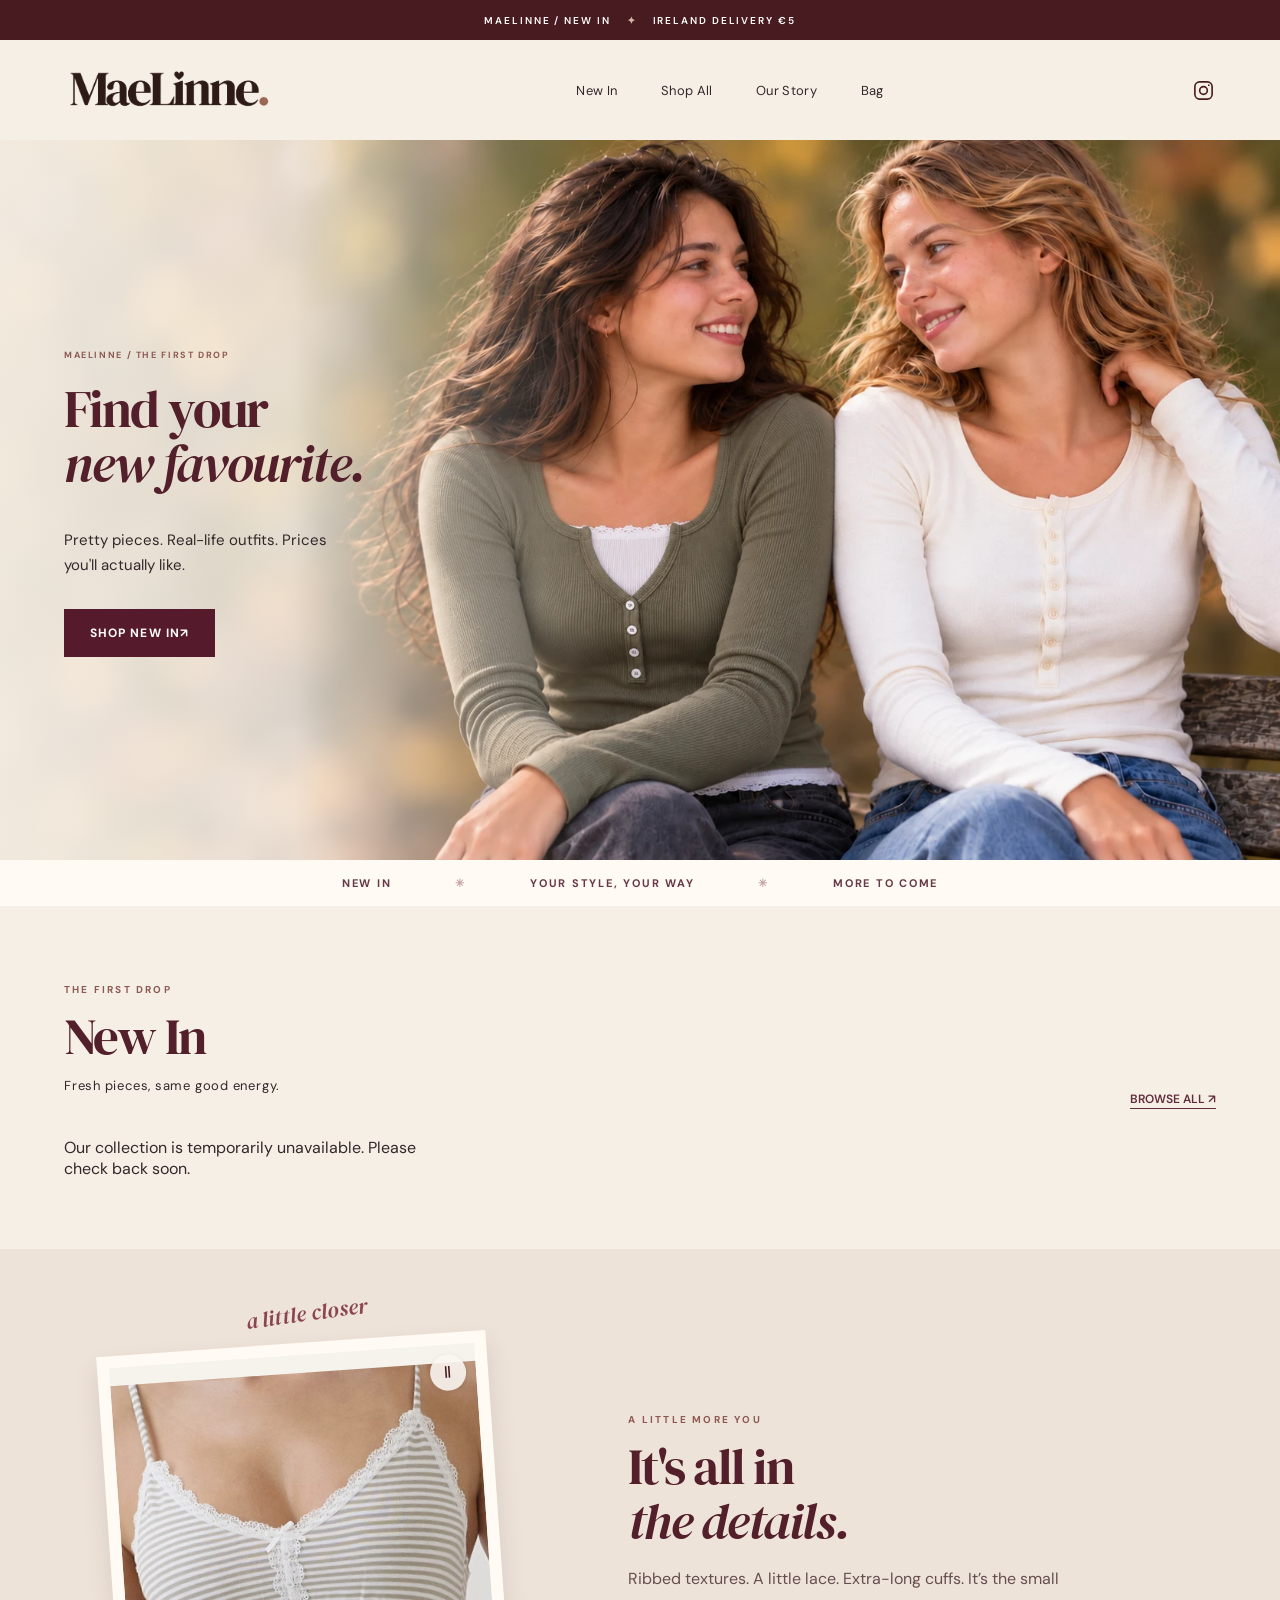
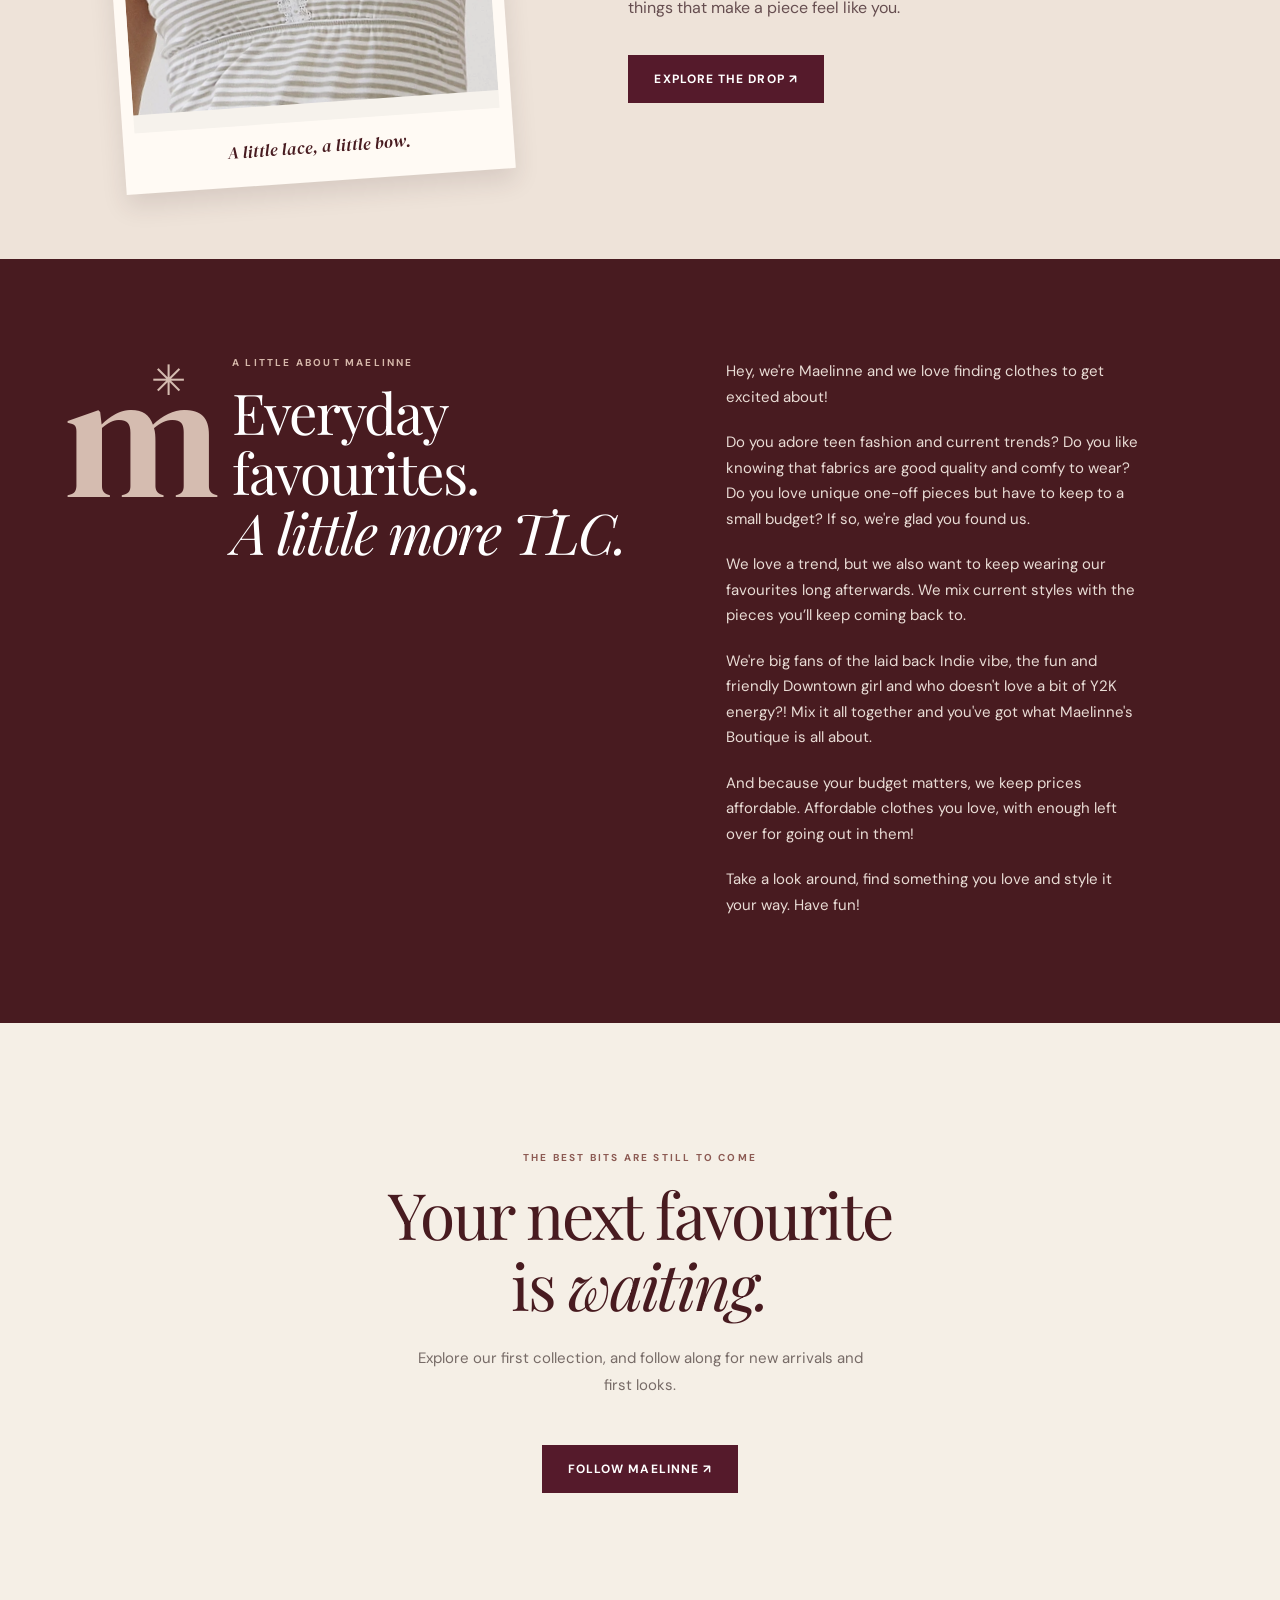
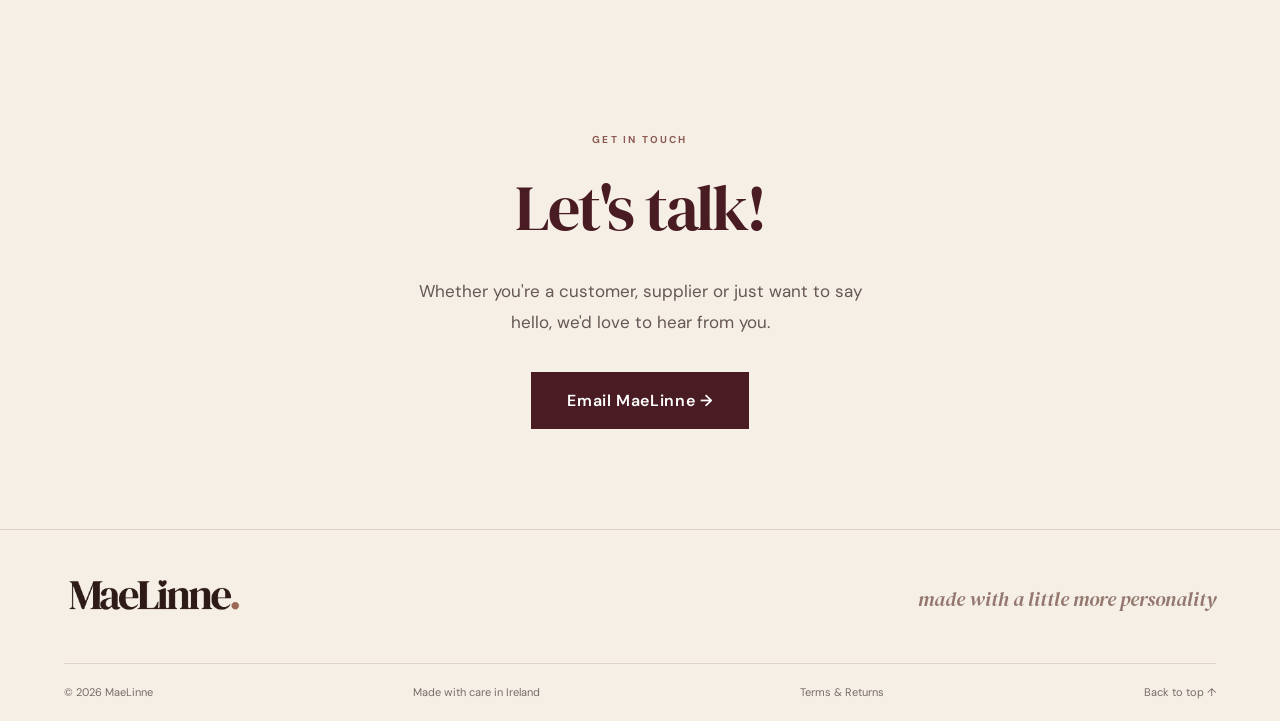
==== commit 6ce9c6a9: "Replace About Us copy with supplied Maelinne fashion story" ====
--- a/index.html
+++ b/index.html
@@ -52,17 +52,12 @@
     </div>
 
     <div class="story-copy">
-      <p>MaeLinne is a small, family-run clothing business born out of necessity, by a mother-and-daughter team with a shared love of comfortable, affordable fashion. Shopping trips were often failures despite loving the outings; fabrics were itchy and tags were scratchy and tops were too short. So we figured we'd just source our own, and that's exactly what we did!</p>
-
-      
-      <p>We believe feeling good in what you wear shouldn't come with a hefty price tag. We wanted to bring together soft fabrics, flattering fits and easy-to-wear styles that feel just as lovely as they look.</p>
-
-    
-      <p>Our approach is simple: thoughtful choices, good quality and prices that make sense. We're building a collection of wardrobe favourites designed to be worn, loved, shared and enjoyed.</p>
-
-      <p>Our first collection brings together styles chosen for quality, comfort and affordability.</p>
-
-      <p>We're only just getting started, with more favourites to come.</p>
+      <p>Hey, we're Maelinne and we love finding clothes to get excited about!</p>
+      <p>Do you adore teen fashion and current trends? Do you like knowing that fabrics are good quality and comfy to wear? Do you love unique one-off pieces but have to keep to a small budget? If so, we're glad you found us.</p>
+      <p>We love a trend, but we also want to keep wearing our favourites long afterwards. We mix current styles with the pieces you’ll keep coming back to.</p>
+      <p>We're big fans of the laid back Indie vibe, the fun and friendly Downtown girl and who doesn't love a bit of Y2K energy?! Mix it all together and you've got what Maelinne's Boutique is all about.</p>
+      <p>And because your budget matters, we keep prices affordable. Affordable clothes you love, with enough left over for going out in them!</p>
+      <p>Take a look around, find something you love and style it your way. Have fun!</p>
     </div>
   </div>
 </section>
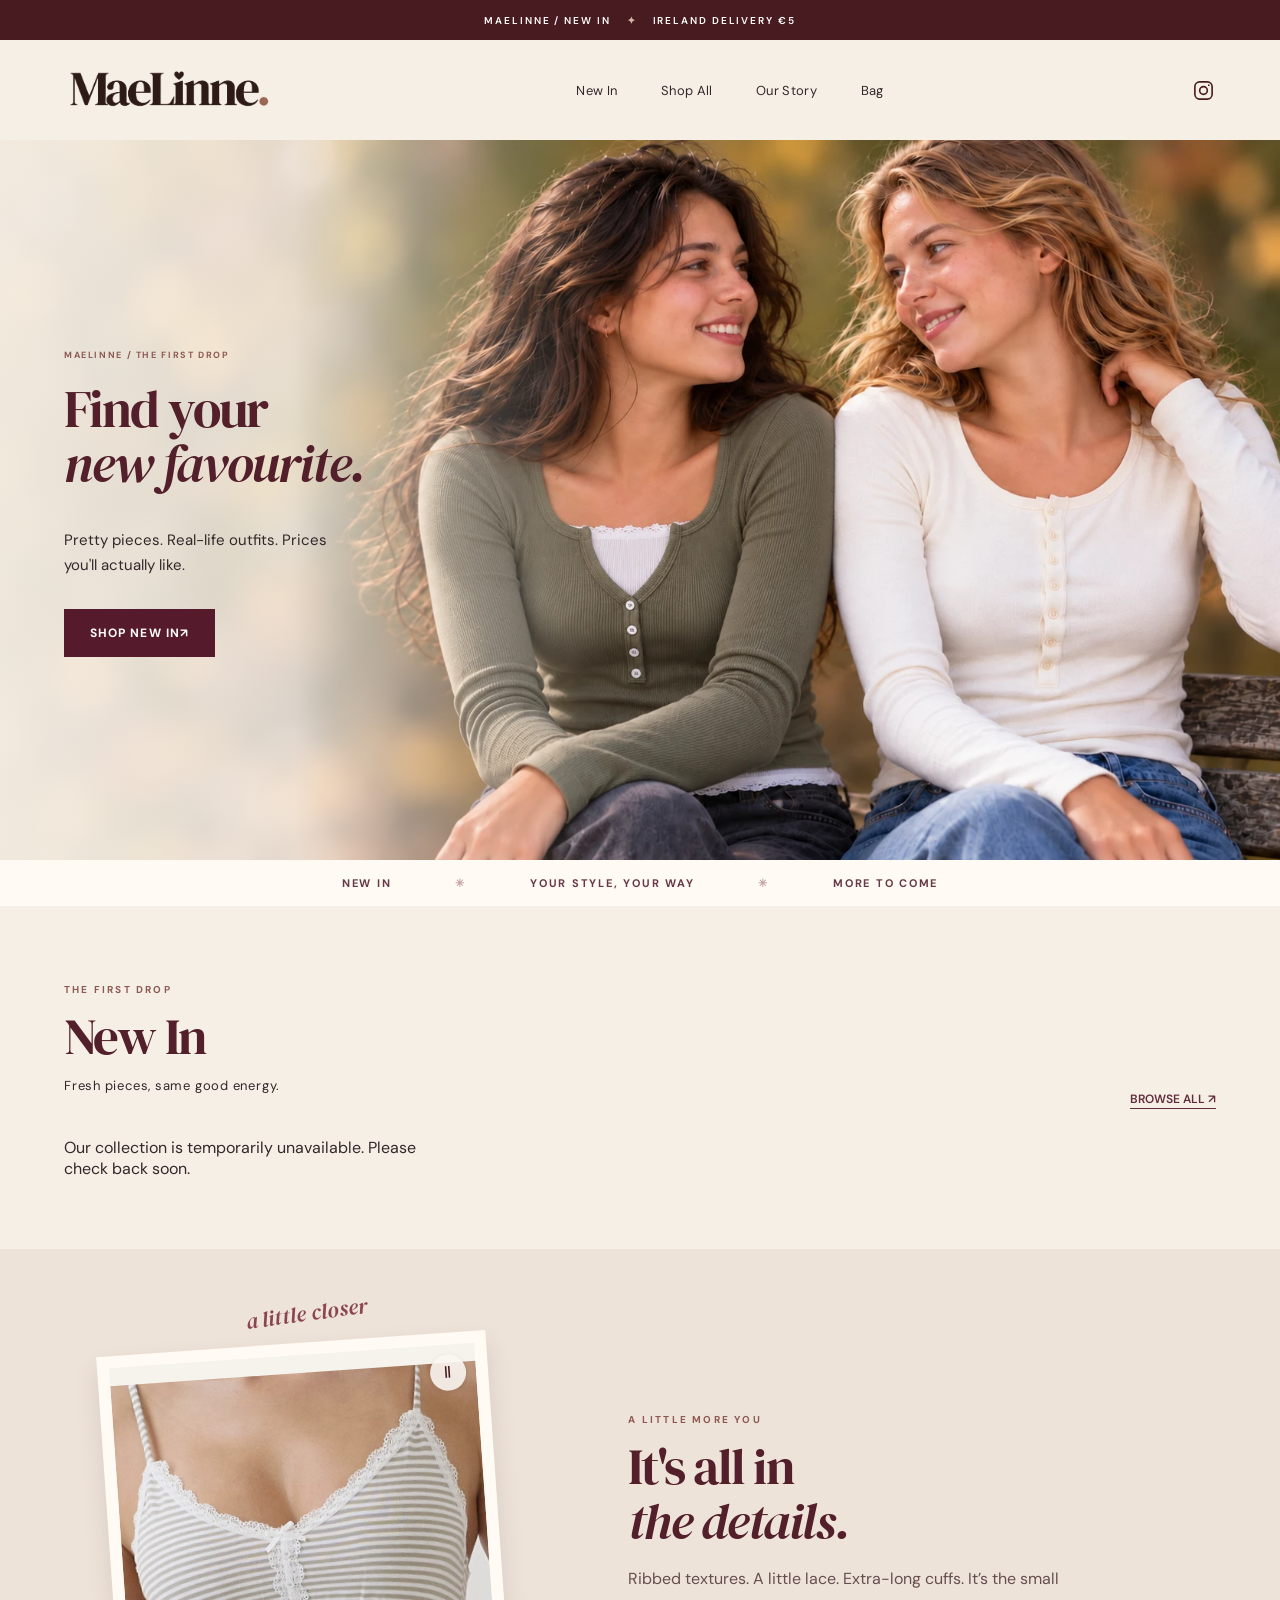
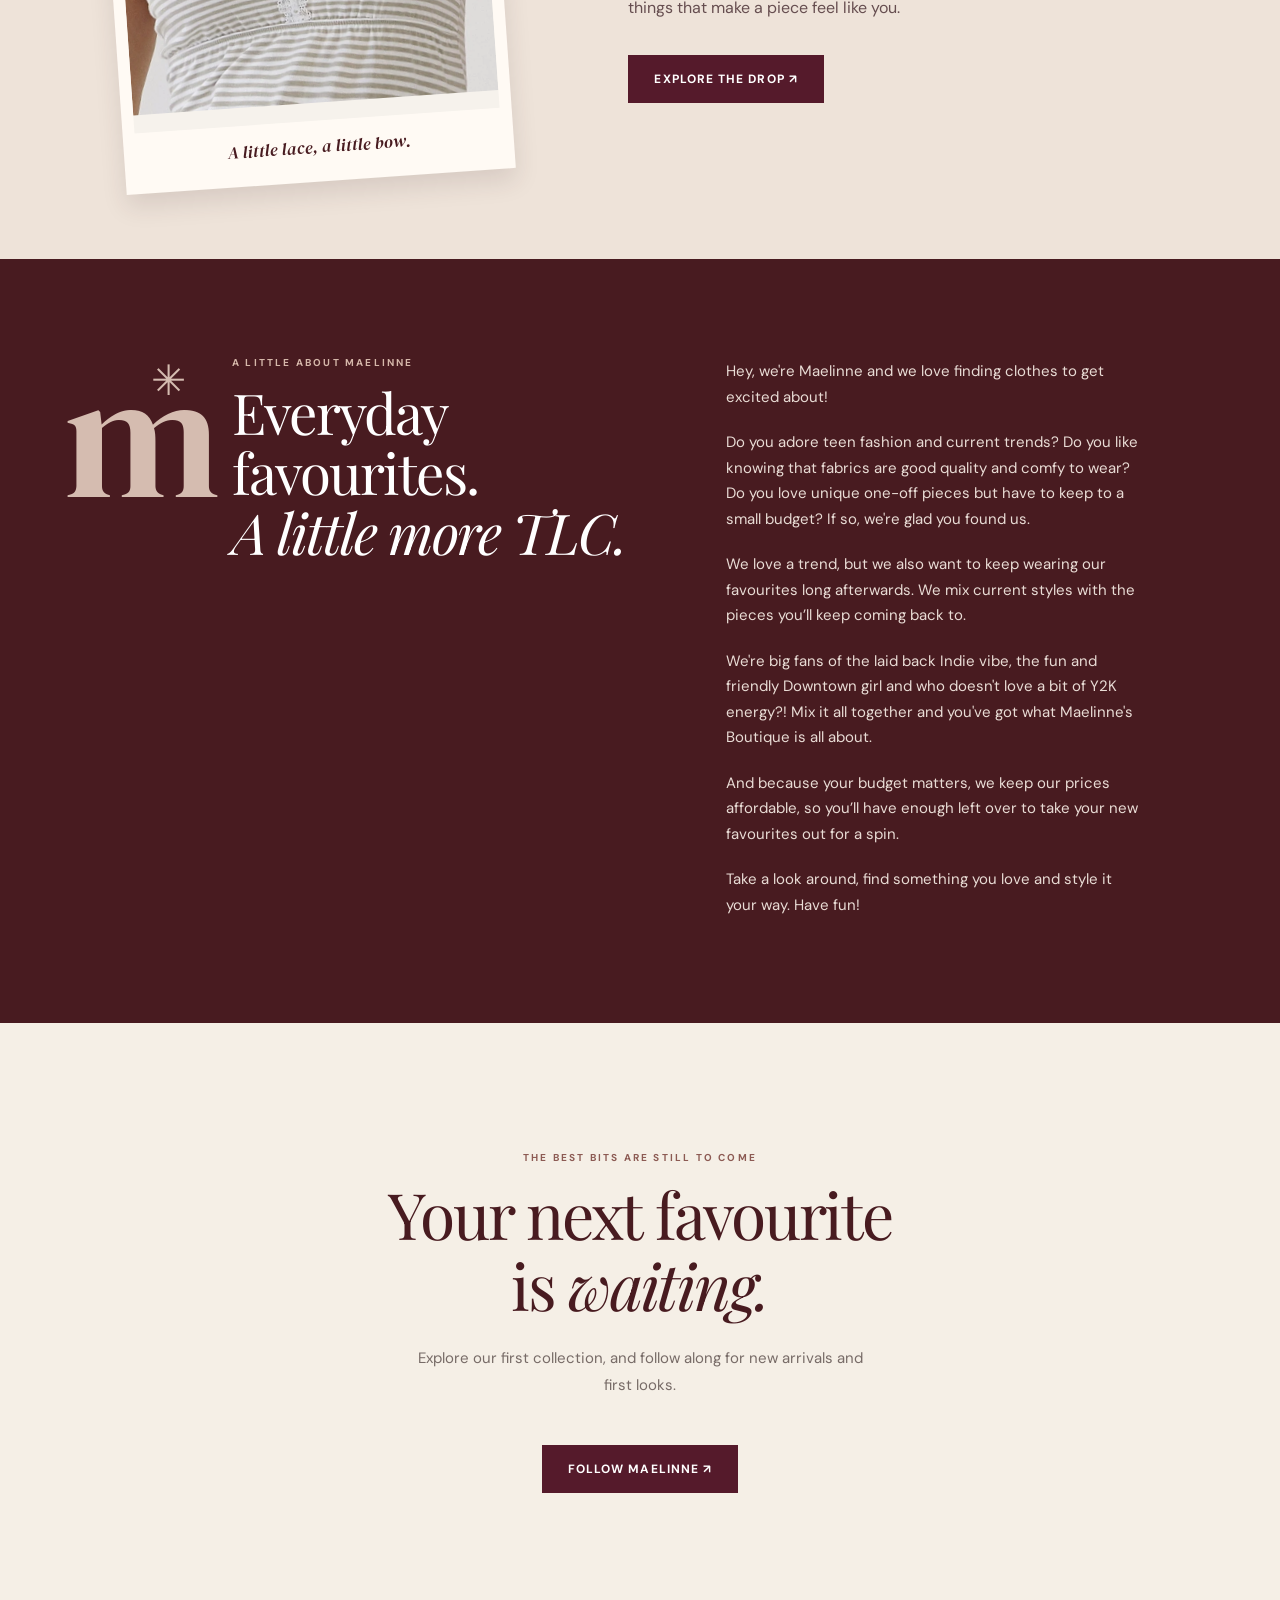
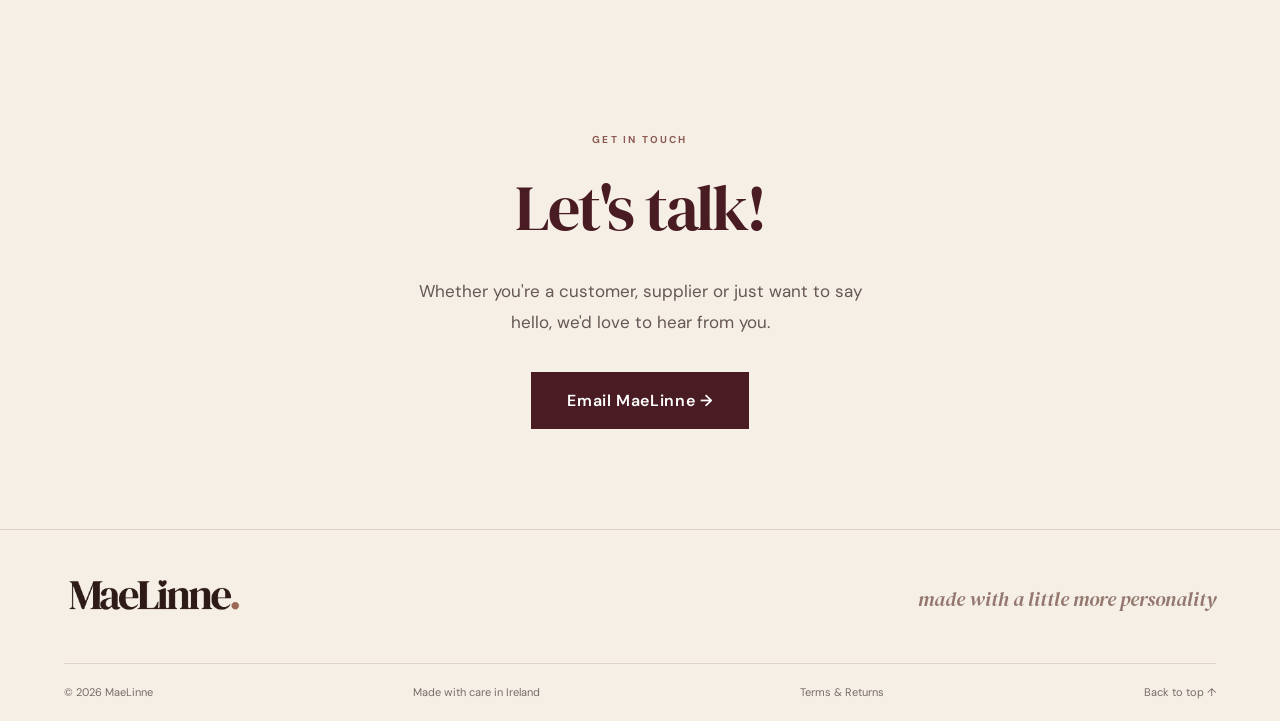
==== commit 61dd83e2: "Update homepage affordability wording" ====
--- a/index.html
+++ b/index.html
@@ -56,7 +56,7 @@
       <p>Do you adore teen fashion and current trends? Do you like knowing that fabrics are good quality and comfy to wear? Do you love unique one-off pieces but have to keep to a small budget? If so, we're glad you found us.</p>
       <p>We love a trend, but we also want to keep wearing our favourites long afterwards. We mix current styles with the pieces you’ll keep coming back to.</p>
       <p>We're big fans of the laid back Indie vibe, the fun and friendly Downtown girl and who doesn't love a bit of Y2K energy?! Mix it all together and you've got what Maelinne's Boutique is all about.</p>
-      <p>And because your budget matters, we keep prices affordable. Affordable clothes you love, with enough left over for going out in them!</p>
+      <p>And because your budget matters, we keep our prices affordable, so you’ll have enough left over to take your new favourites out for a spin.</p>
       <p>Take a look around, find something you love and style it your way. Have fun!</p>
     </div>
   </div>
@@ -79,6 +79,6 @@
 
   </main>
   <footer class="footer"><div class="footer-top"><a class="wordmark" href="#top"><img src="/maelinne-logo.png" alt="MaeLinne" style="width:180px;max-width:100%;height:auto"></a><p>made with a little more personality</p></div><div class="footer-bottom"><span>© <span id="year"></span> MaeLinne</span><span>Made with care in Ireland</span><a href="/terms.html">Terms &amp; Returns</a><a href="#top">Back to top ↑</a></div></footer>
-  <script src="/script.js?v=details-20261022-2" defer></script>
+  <script src="/script.js?v=cuffs-3inch-20261022" defer></script>
 <script src="/commerce.js?v=basket-quantity-20261021" defer></script></body>
 </html>
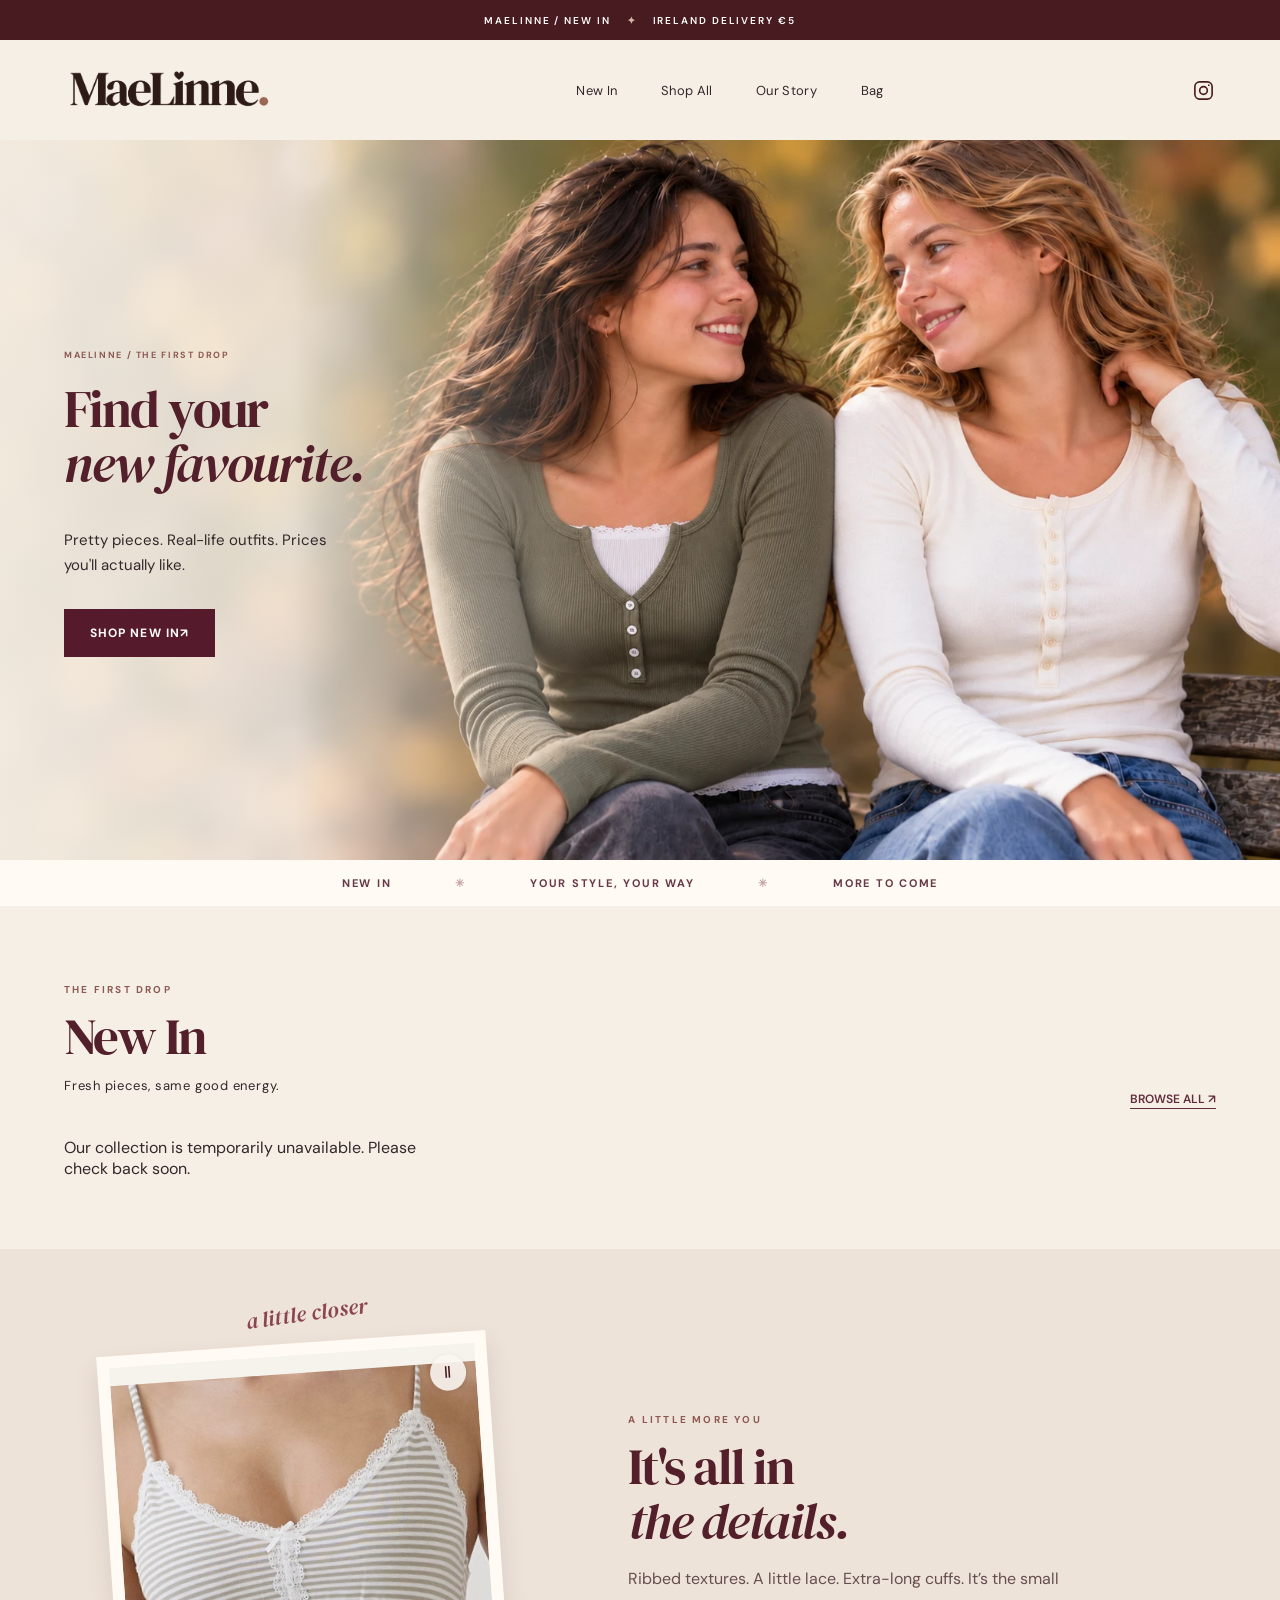
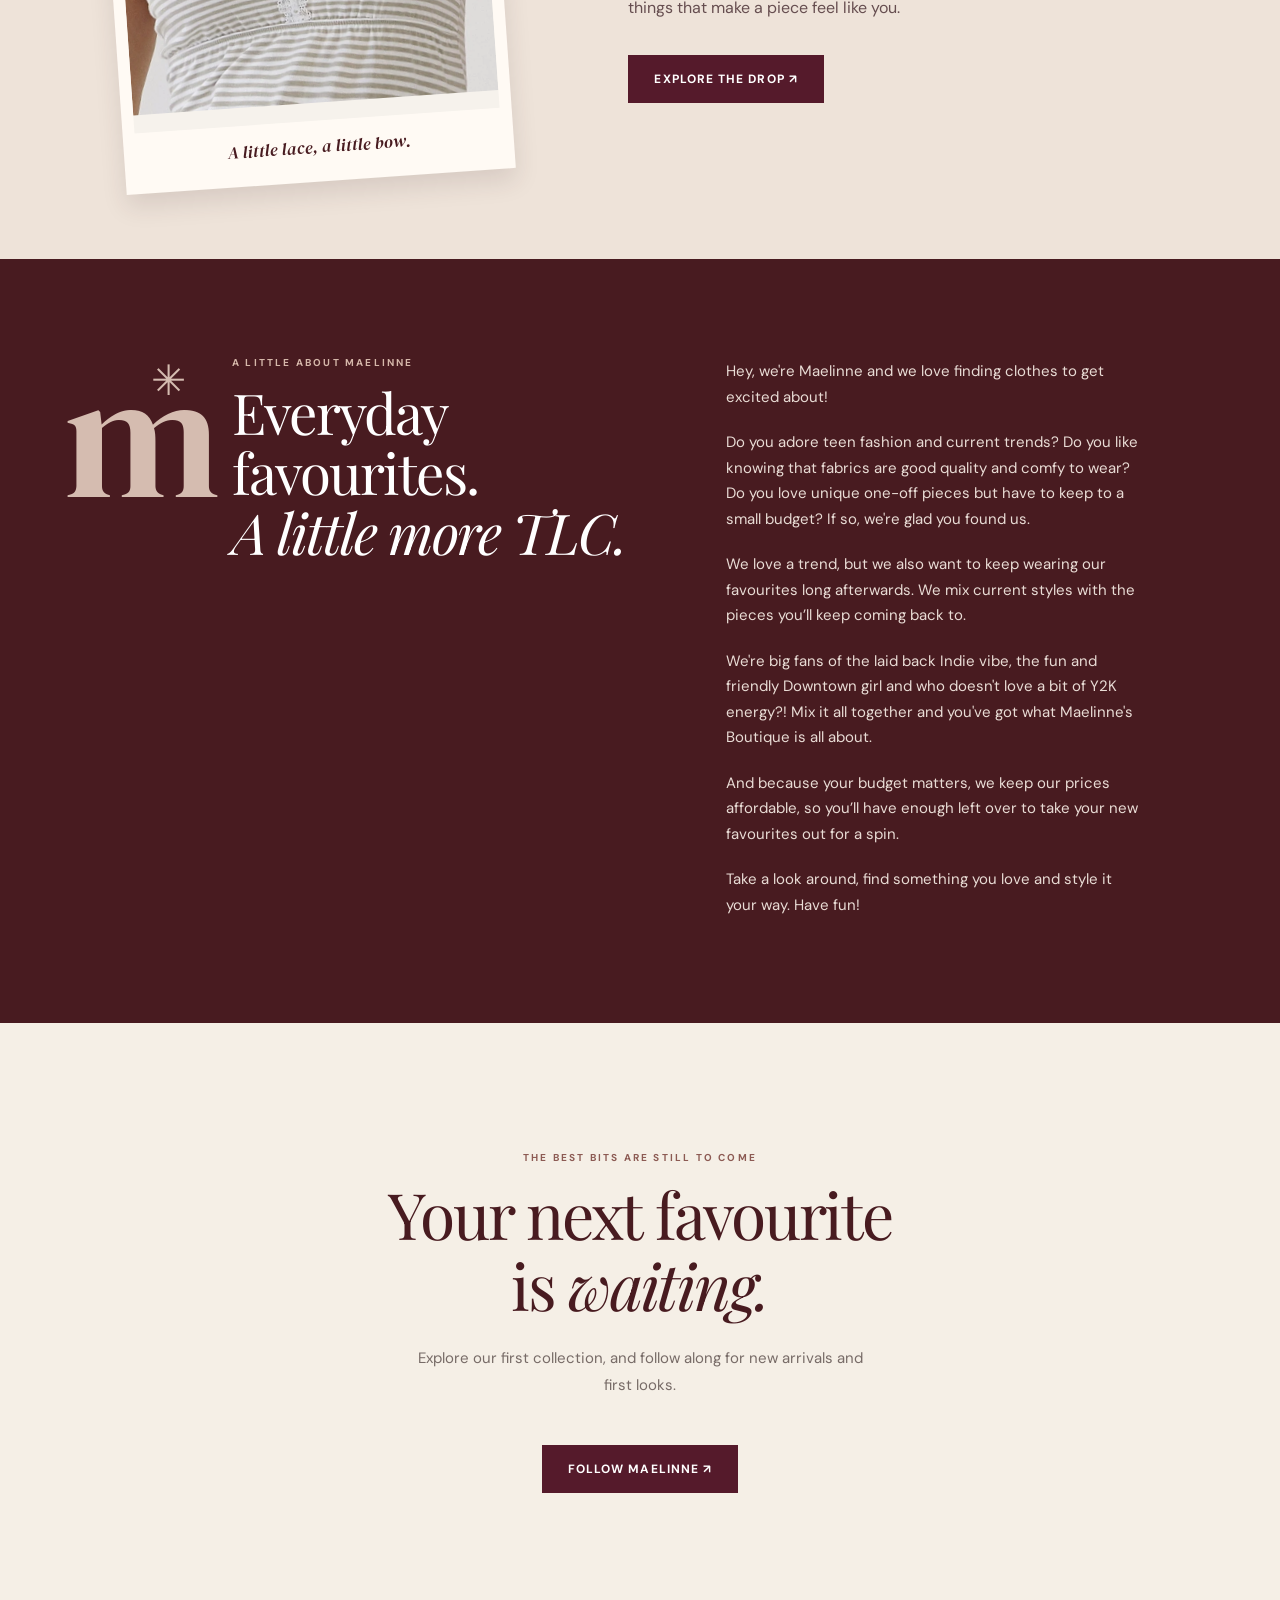
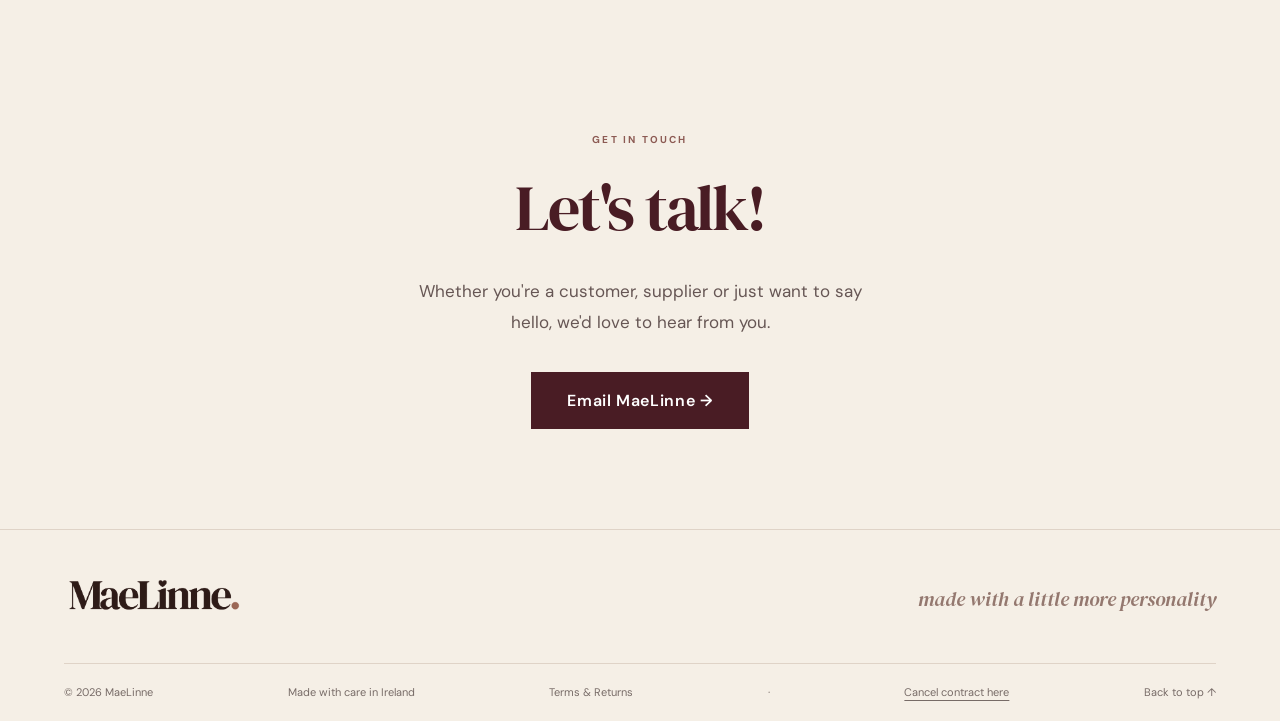
==== commit db86255e: "Add footer cancellation form and acknowledgement workflow" ====
--- a/index.html
+++ b/index.html
@@ -78,7 +78,8 @@
 </section>
 
   </main>
-  <footer class="footer"><div class="footer-top"><a class="wordmark" href="#top"><img src="/maelinne-logo.png" alt="MaeLinne" style="width:180px;max-width:100%;height:auto"></a><p>made with a little more personality</p></div><div class="footer-bottom"><span>© <span id="year"></span> MaeLinne</span><span>Made with care in Ireland</span><a href="/terms.html">Terms &amp; Returns</a><a href="#top">Back to top ↑</a></div></footer>
+  <footer class="footer"><div class="footer-top"><a class="wordmark" href="#top"><img src="/maelinne-logo.png" alt="MaeLinne" style="width:180px;max-width:100%;height:auto"></a><p>made with a little more personality</p></div><div class="footer-bottom"><span>© <span id="year"></span> MaeLinne</span><span>Made with care in Ireland</span><a href="/terms.html">Terms &amp; Returns</a> <span aria-hidden="true"> · </span> <a href="/cancel.html" style="text-decoration:underline;text-underline-offset:4px">Cancel contract here</a><a href="#top">Back to top ↑</a></div></footer>
   <script src="/script.js?v=cuffs-3inch-20261022" defer></script>
 <script src="/commerce.js?v=basket-quantity-20261021" defer></script></body>
 </html>
+
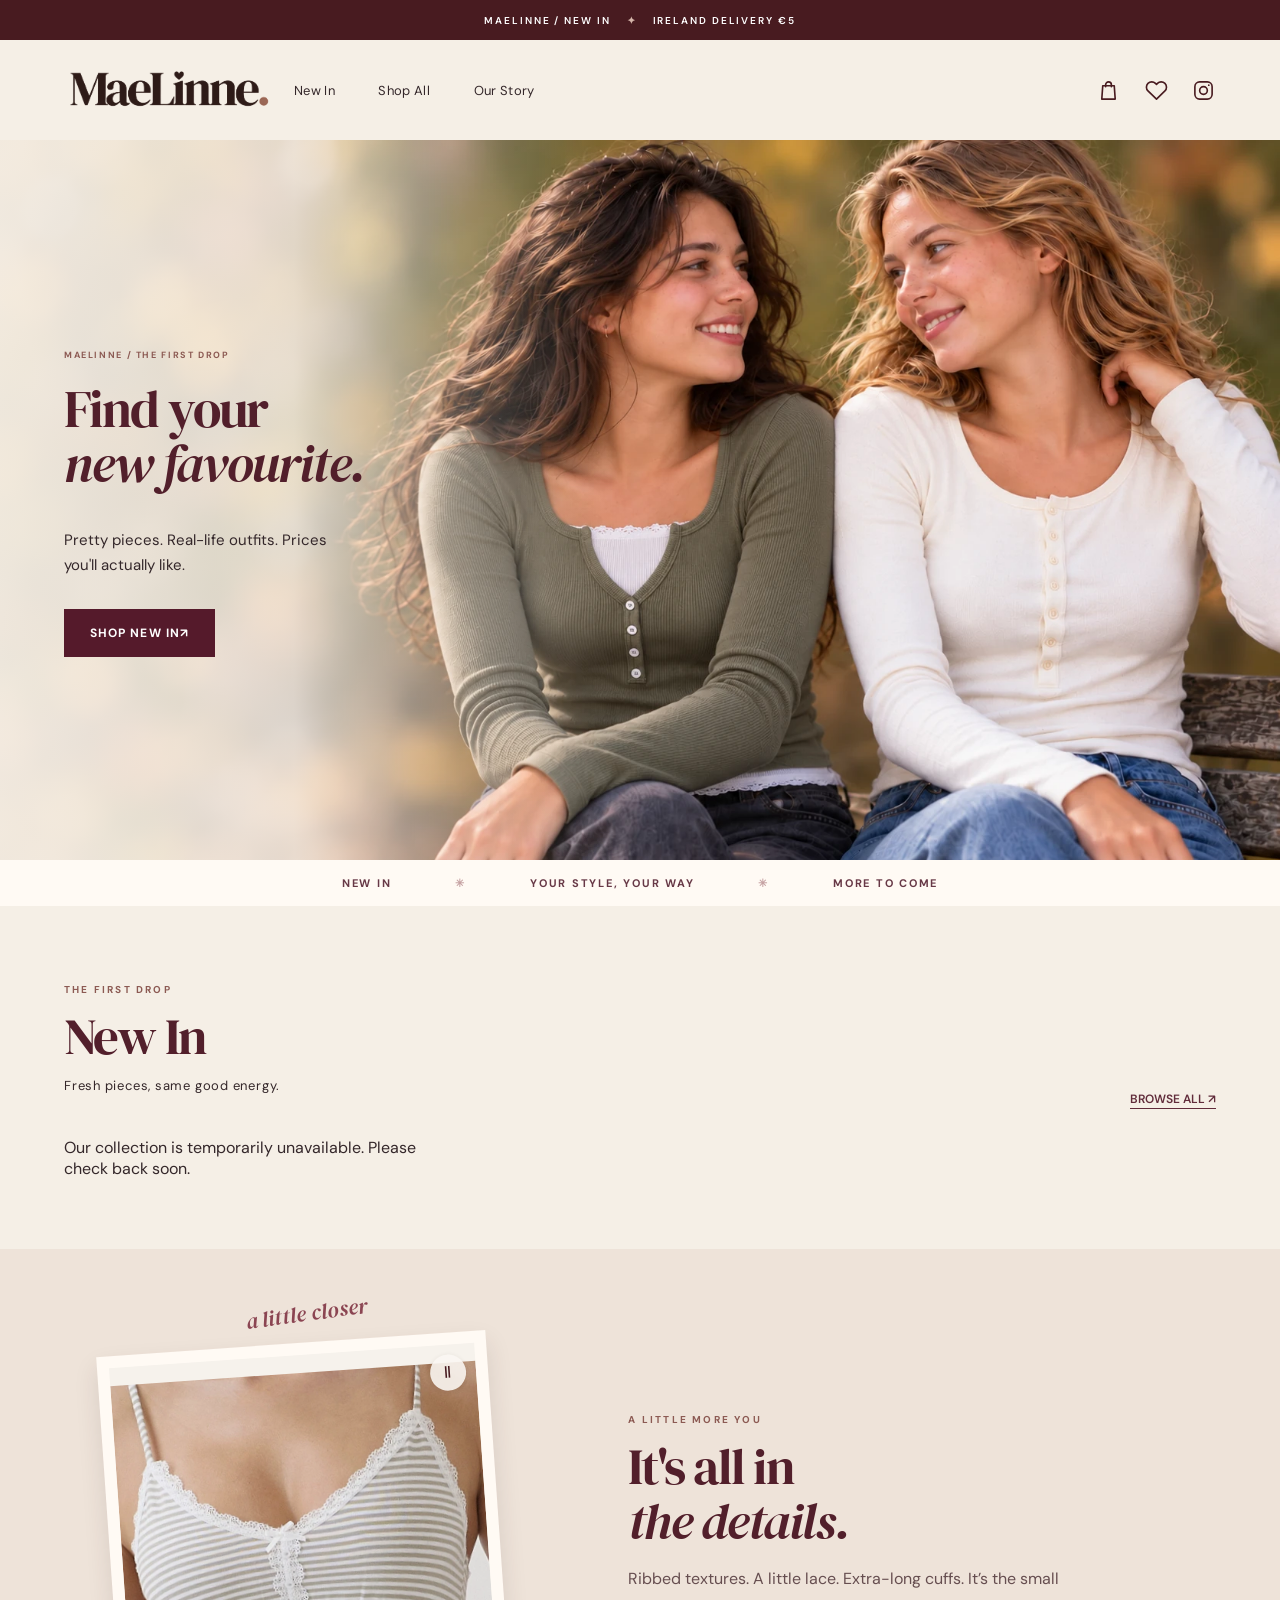
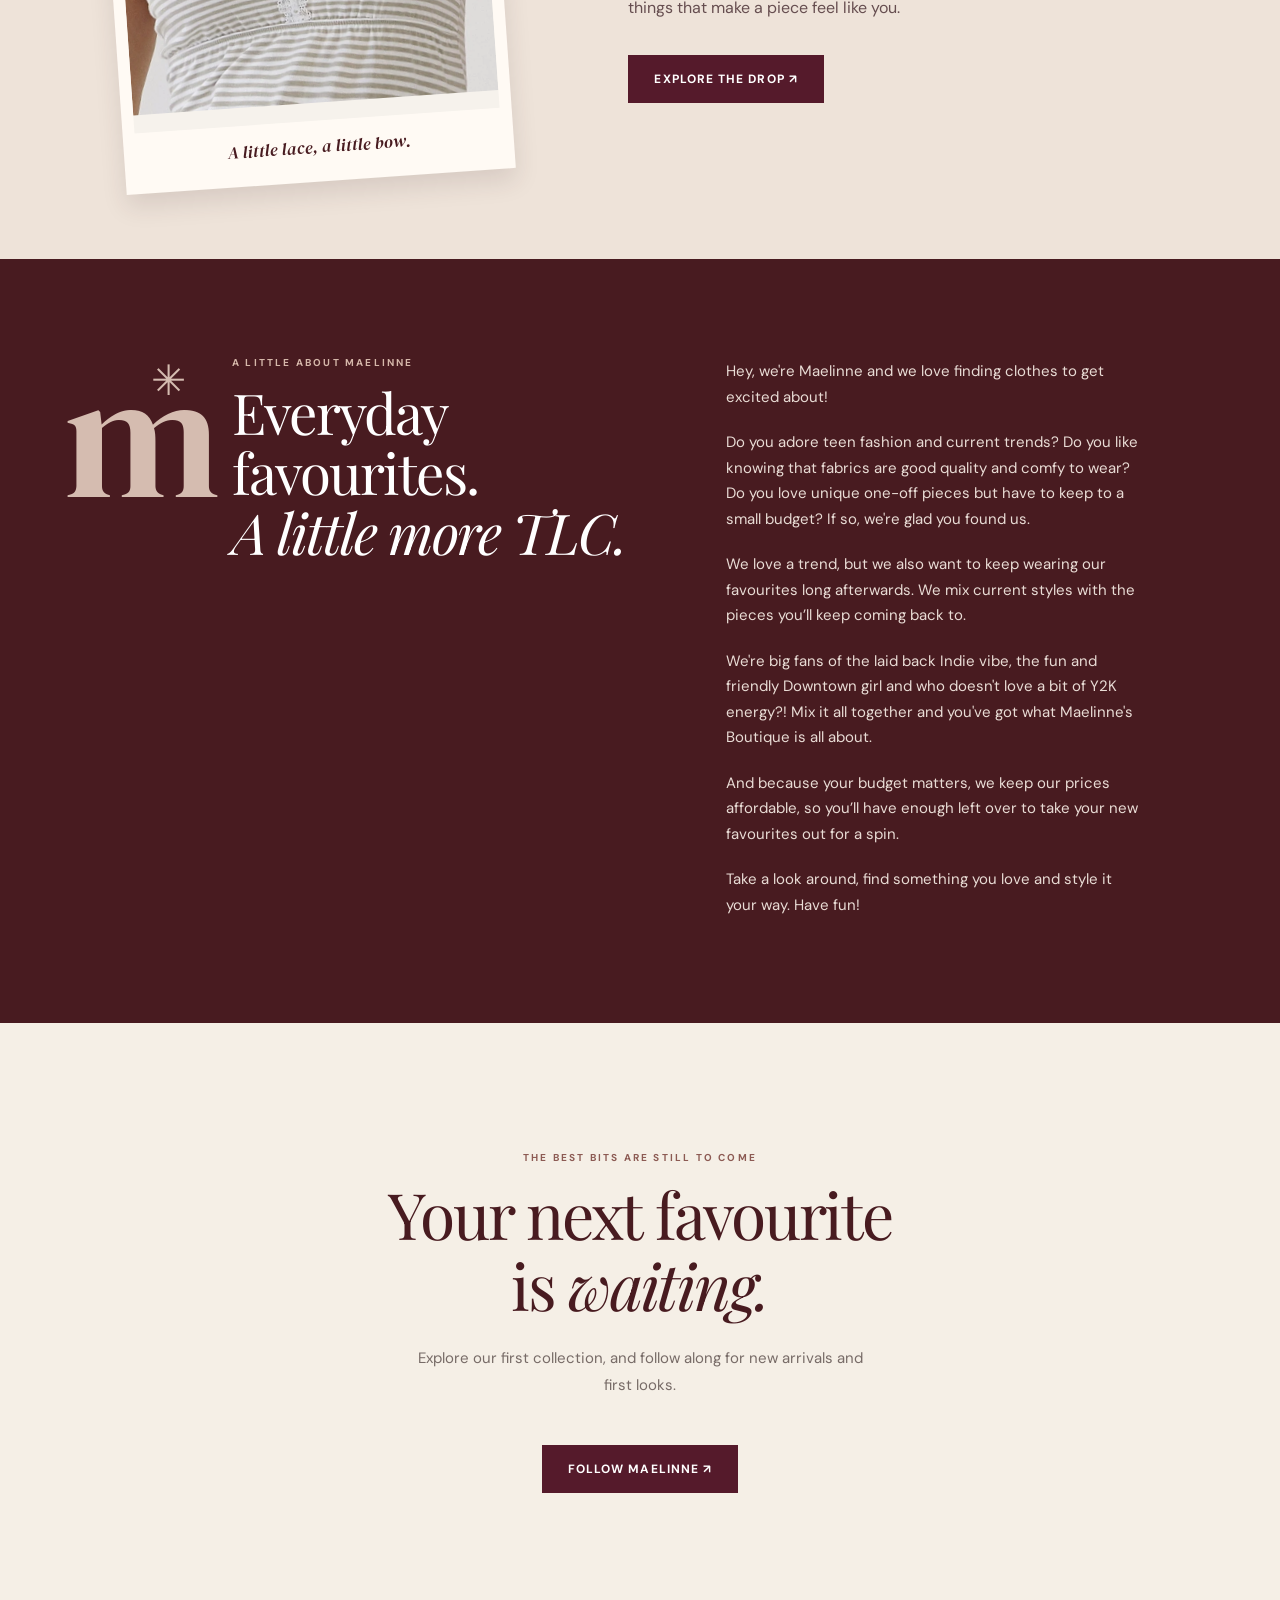
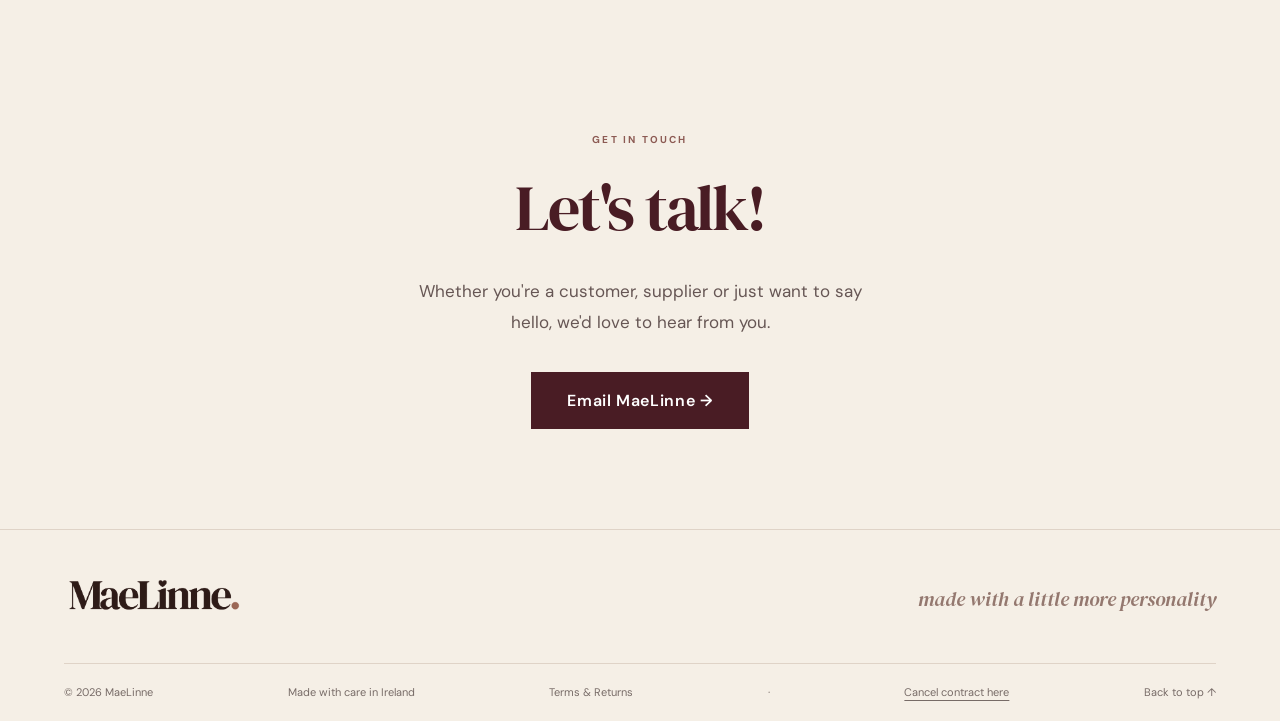
==== commit b527b8b6: "Add shopping bag icon and browser-saved product favourites" ====
--- a/index.html
+++ b/index.html
@@ -7,7 +7,7 @@
   <meta name="description" content="MaeLinne — Y2K-inspired everyday favourites with a little more personality.">
   <title>MaeLinne — Find your new favourite</title>
   <link rel="stylesheet" href="/styles.css?v=details-20261022-2">
-<link rel="stylesheet" href="/commerce.css?v=basket-quantity-20261021"></head>
+<link rel="stylesheet" href="/commerce.css?v=icons-favourites-20261023"></head>
 <body>
   <a class="skip-link" href="#main">Skip to content</a>
   <div class="announcement"><span>MAELINNE / NEW IN</span><span class="announcement-dot">✦</span><span>IRELAND DELIVERY €5</span></div>
@@ -79,7 +79,7 @@
 
   </main>
   <footer class="footer"><div class="footer-top"><a class="wordmark" href="#top"><img src="/maelinne-logo.png" alt="MaeLinne" style="width:180px;max-width:100%;height:auto"></a><p>made with a little more personality</p></div><div class="footer-bottom"><span>© <span id="year"></span> MaeLinne</span><span>Made with care in Ireland</span><a href="/terms.html">Terms &amp; Returns</a> <span aria-hidden="true"> · </span> <a href="/cancel.html" style="text-decoration:underline;text-underline-offset:4px">Cancel contract here</a><a href="#top">Back to top ↑</a></div></footer>
-  <script src="/script.js?v=cuffs-3inch-20261022" defer></script>
-<script src="/commerce.js?v=basket-quantity-20261021" defer></script></body>
+  <script src="/script.js?v=favourites-20261023" defer></script>
+<script src="/commerce.js?v=icons-favourites-20261023" defer></script></body>
 </html>
 
--- a/commerce.css
+++ b/commerce.css
@@ -4,3 +4,26 @@
 @media(max-width:700px){.bag-header{height:auto;min-height:76px;gap:20px;padding:18px 16px;flex-wrap:wrap}.bag-header .wordmark{flex:0 1 150px}.bag-header .desktop-nav{display:flex;gap:18px;flex-wrap:wrap}.promo-controls{flex-wrap:wrap}.promo-controls input{flex:1 1 120px}.promo-controls button{flex:0 0 auto}}
 
 .bag-item{grid-template-columns:85px minmax(0,1fr) 104px}.bag-stepper{display:grid;grid-template-columns:28px minmax(0,1fr) 28px;align-items:stretch}.bag-stepper button{font:inherit;font-size:20px;border:1px solid #bda8a3;color:#521f2b;background:#fffaf4;cursor:pointer;padding:4px}.bag-stepper .bag-quantity{text-align:center;padding:8px 2px;border-left:0;border-right:0}.bag-stepper button:disabled{opacity:.5;cursor:not-allowed}@media(max-width:700px){.bag-item{grid-template-columns:65px minmax(0,1fr) 96px}}
+
+/* Shopping and favourites controls */
+.shopping-icons{display:flex;align-items:center;gap:8px}
+.header-icon{position:relative;display:inline-flex;align-items:center;justify-content:center;min-width:40px;min-height:44px;padding:8px;color:var(--burgundy,#481b20);text-decoration:none}
+.header-icon svg,.favourite-toggle svg{width:23px;height:23px;fill:none;stroke:currentColor;stroke-width:1.7;stroke-linecap:round;stroke-linejoin:round}
+.header-count{position:absolute;top:1px;right:0;min-width:16px;height:16px;padding:0 3px;border-radius:50%;background:#481b20;color:#fff;font:10px/16px Arial,sans-serif;text-align:center}
+.header-icon:hover{color:#a16759}.site-header .header-actions{margin-left:auto}
+.editorial-product-card,.real-card{position:relative}
+.favourite-toggle{position:absolute;top:10px;right:10px;z-index:1;display:flex;align-items:center;justify-content:center;min-width:42px;min-height:42px;border:0;border-radius:50%;background:#fbf8f3ed;color:#481b20;cursor:pointer;padding:9px}
+.favourite-toggle[aria-pressed=true] svg{fill:currentColor}
+.product-favourite{position:static;border:1px solid #bda8a3;border-radius:0;gap:10px;width:fit-content;margin:18px 0;background:#fffaf4;font:14px 'DM Sans',Arial,sans-serif}
+.product-favourite[aria-pressed=true] span{font-size:0}.product-favourite[aria-pressed=true] span::after{content:'Saved to favourites';font-size:14px}
+.favourites-message:not(:empty){position:fixed;bottom:24px;left:50%;transform:translateX(-50%);z-index:30;margin:0;padding:12px 20px;background:#481b20;color:#fffaf4;box-shadow:0 3px 16px #34272a30;max-width:calc(100% - 32px);font-size:14px;text-align:center}
+@media(max-width:700px){
+ .site-header .header-actions{gap:4px;margin-left:auto;margin-right:0}
+ .site-header .shopping-icons{gap:2px}
+ .site-header .header-icon{min-width:36px;padding:6px}
+ .site-header .wordmark{min-width:0;flex:0 1 auto}
+ .site-header .wordmark img{max-width:min(170px,40vw)!important}
+ .site-header .desktop-nav{order:3}
+ .site-header .header-actions{order:2}
+ .site-header .wordmark{order:1}
+}
